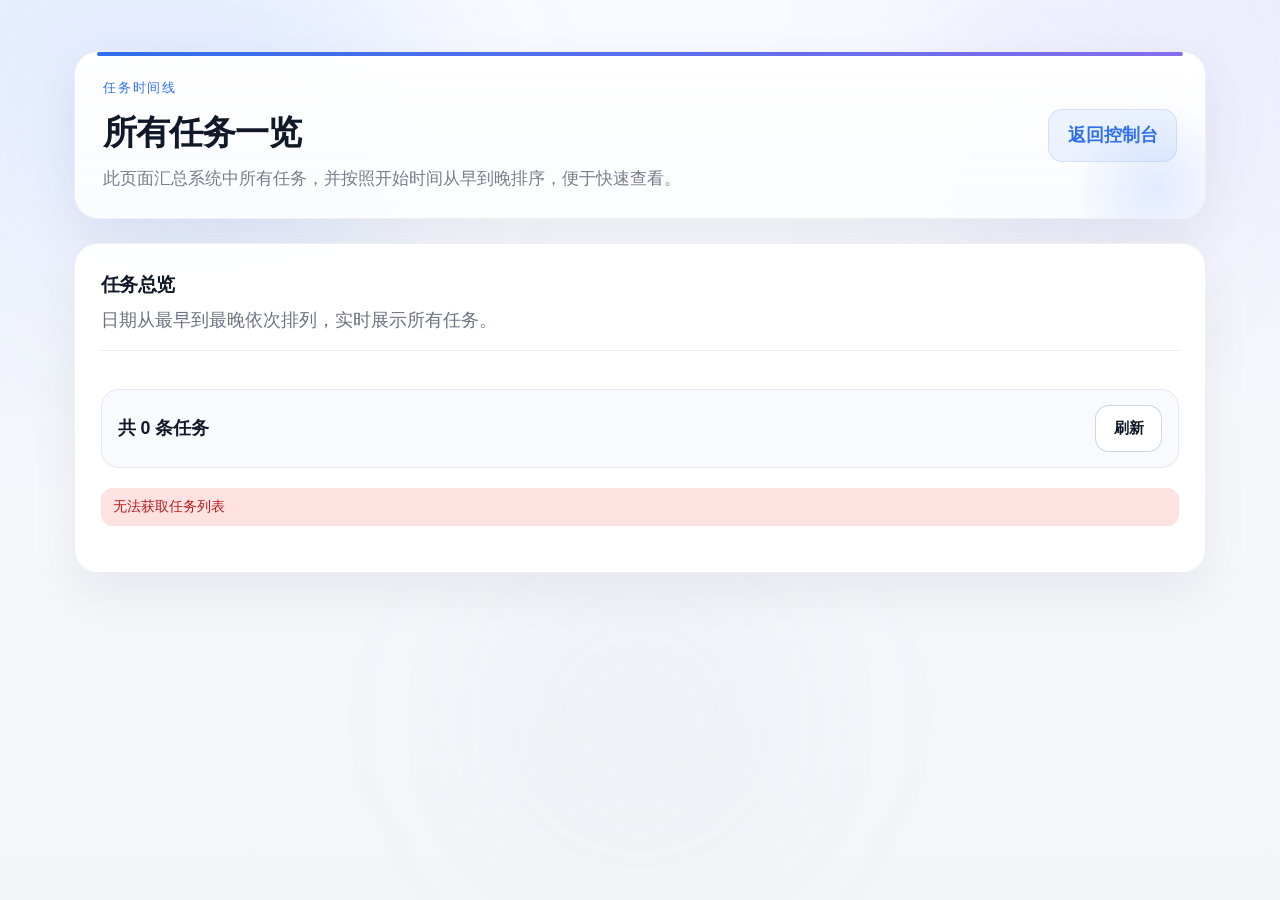
==== static/tasks.html @ aa21383b "V1.0 V1.0" ====
<!DOCTYPE html>
<html lang="zh">
<head>
    <meta charset="UTF-8" />
    <meta name="viewport" content="width=device-width,initial-scale=1" />
    <title>任务时间线 - 任务提醒控制台</title>
    <link rel="stylesheet" href="/static/styles.css" />
</head>
<body class="timeline-page">
    <div class="background-accent"></div>
    <div class="app-shell timeline-shell">
        <header class="page-hero timeline-hero">
            <div class="hero-body">
                <p class="eyebrow">任务时间线</p>
                <h1>所有任务一览</h1>
                <p class="hero-subtitle">此页面汇总系统中所有任务，并按照开始时间从早到晚排序，便于快速查看。</p>
            </div>
            <div class="hero-actions">
                <a class="button-link" href="/">返回控制台</a>
            </div>
        </header>

        <main class="timeline-main">
            <section class="panel timeline-panel">
                <div class="section-head">
                    <h2>任务总览</h2>
                    <p>日期从最早到最晚依次排列，实时展示所有任务。</p>
                </div>
                <div class="timeline-summary">
                    <div>共 <strong id="timeline-count">0</strong> 条任务</div>
                    <button type="button" class="secondary" id="refresh-timeline">刷新</button>
                </div>
                <div id="timeline-status" class="status-line hidden" role="status" aria-live="polite"></div>
                <div id="timeline-list" class="timeline-list" role="list"></div>
            </section>
        </main>
    </div>

    <script type="module" src="/static/tasks.js"></script>
</body>
</html>
---- static/styles.css ----
:root {
    font-family: "Inter", "HarmonyOS Sans SC", "PingFang SC", "Microsoft YaHei", "Noto Sans SC", "Source Han Sans SC", "Segoe UI", -apple-system, BlinkMacSystemFont, "Helvetica Neue", Arial, sans-serif;
    color: #0f172a;
    background-color: #f4f7fb;
    --blue-600: #2563eb;
    --blue-500: #3b82f6;
    --blue-100: #dbeafe;
    --violet-600: #7c3aed;
    --violet-100: #ede9fe;
    --slate-100: #f8fafc;
    --slate-300: #cbd5f5;
    --slate-500: #64748b;
    --slate-600: #475569;
    --slate-700: #334155;
    --surface-border: rgba(148,163,184,0.2);
    --surface-shadow: 0 15px 35px rgba(15,23,42,0.07);
}

* {
    box-sizing: border-box;
}

.sr-only {
    position: absolute;
    width: 1px;
    height: 1px;
    padding: 0;
    margin: -1px;
    overflow: hidden;
    clip: rect(0 0 0 0);
    white-space: nowrap;
    border: 0;
}

body {
    margin: 0;
    min-height: 100vh;
    padding: clamp(1.75rem, 4vw, 3.25rem) clamp(1rem, 4vw, 1.75rem) clamp(2.5rem, 5vw, 4rem);
    line-height: 1.6;
    font-size: clamp(15px, calc(0.95rem + 0.2vw), 18px);
    -webkit-font-smoothing: antialiased;
    background: radial-gradient(circle at top, rgba(59,130,246,0.2), transparent 45%),
                radial-gradient(circle at bottom, rgba(14,116,144,0.2), transparent 40%),
                #f4f7fb;
}

.background-accent {
    position: fixed;
    inset: 0;
    pointer-events: none;
    background: linear-gradient(135deg, rgba(59,130,246,0.2), rgba(14,165,233,0.08));
    opacity: 0.6;
    filter: blur(120px);
    z-index: 0;
}

.app-shell {
    position: relative;
    z-index: 1;
    max-width: 1100px;
    margin: 0 auto;
    display: flex;
    flex-direction: column;
    gap: 1.25rem;
    padding: 0 clamp(0.5rem, 2vw, 1.5rem);
}

.page-hero {
    background: linear-gradient(135deg, rgba(37,99,235,0.9), rgba(59,130,246,0.75));
    border-radius: 20px;
    padding: 2rem 2.5rem;
    color: #fff;
    display: flex;
    justify-content: space-between;
    align-items: flex-start;
    gap: 1.25rem;
    flex-wrap: wrap;
    box-shadow: 0 25px 50px rgba(37,99,235,0.25);
    position: relative;
    overflow: hidden;
    isolation: isolate;
}

.hero-body {
    max-width: 620px;
    display: flex;
    flex-direction: column;
    gap: 0.65rem;
}

.eyebrow {
    text-transform: uppercase;
    letter-spacing: 0.2em;
    font-size: 0.8rem;
    margin: 0 0 0.75rem;
    opacity: 0.85;
}

.page-hero h1 {
    margin: 0 0 0.5rem;
    font-size: clamp(1.8rem, 1.35rem + 1vw, 2.8rem);
    line-height: 1.25;
}

.hero-subtitle {
    margin: 0;
    max-width: 540px;
    opacity: 0.92;
    line-height: 1.6;
    font-size: clamp(0.95rem, 0.9rem + 0.2vw, 1.05rem);
}

.overview-grid {
    display: grid;
    grid-template-columns: repeat(auto-fit, minmax(180px, 1fr));
    gap: 1rem;
}

.overview-card {
    display: flex;
    flex-direction: column;
    gap: 0.45rem;
    padding: 1rem 1.1rem;
    border-radius: 18px;
    background: linear-gradient(180deg, rgba(255,255,255,0.98), rgba(248,250,255,0.95));
    border: 1px solid var(--surface-border);
    box-shadow: var(--surface-shadow);
}

.overview-label {
    font-size: 0.78rem;
    letter-spacing: 0.08em;
    text-transform: uppercase;
    color: var(--slate-500);
}

.overview-value {
    font-size: clamp(1.35rem, 1.1rem + 0.8vw, 2rem);
    line-height: 1.15;
    color: var(--slate-700);
}

.overview-value.is-muted {
    color: var(--slate-500);
}

.overview-meta {
    color: var(--slate-500);
    font-size: 0.88rem;
}

main {
    display: flex;
    flex-direction: column;
    gap: 1.25rem;
}

.panel {
    background: rgba(255,255,255,0.95);
    border-radius: 18px;
    padding: clamp(1.25rem, 2vw, 1.75rem);
    box-shadow: var(--surface-shadow);
    border: 1px solid var(--surface-border);
    backdrop-filter: blur(10px);
}

.section-head {
    margin-bottom: 1.25rem;
}

.section-head h2 {
    margin: 0;
    font-size: 1.3rem;
    color: var(--slate-700);
}

.section-head p {
    margin: 0.25rem 0 0;
    color: var(--slate-500);
}

.form-grid {
    display: grid;
    grid-template-columns: repeat(auto-fit, minmax(min(260px, 100%), 1fr));
    gap: clamp(1rem, 2vw, 1.5rem);
    margin-bottom: 1.25rem;
}

.form-grid > div {
    min-width: 0;
}

#task-panel form,
#settings-panel form {
    display: flex;
    flex-direction: column;
    gap: 1.25rem;
}

label {
    display: block;
    font-weight: 600;
    font-size: 0.9rem;
    margin-bottom: 0.35rem;
    color: var(--slate-700);
}

input,
textarea,
select {
    width: 100%;
    padding: 0.65rem 0.85rem;
    border-radius: 12px;
    border: 1px solid #d7def0;
    font-size: 1rem;
    min-height: 2.75rem;
    background: #fff;
    transition: border-color 0.2s, box-shadow 0.2s, transform 0.15s;
    caret-color: var(--blue-600);
}

input:focus,
textarea:focus,
select:focus {
    border-color: var(--blue-500);
    box-shadow: 0 0 0 3px rgba(59,130,246,0.15);
    outline: none;
}

input::placeholder,
textarea::placeholder {
    color: #94a3b8;
}

.input-hint {
    display: block;
    margin-top: 0.35rem;
    font-size: 0.78rem;
    color: var(--slate-500);
}

textarea {
    min-height: 100px;
    resize: vertical;
}

.controls-row {
    display: flex;
    flex-wrap: wrap;
    gap: 0.75rem;
    align-items: center;
    width: 100%;
}

.hidden {
    display: none !important;
}

.schedule-grid {
    display: grid;
    grid-template-columns: repeat(auto-fit, minmax(300px, 1fr));
    gap: clamp(1rem, 2.5vw, 1.75rem);
    margin-bottom: 1rem;
}

.option-card {
    border: 1px solid rgba(148,163,184,0.35);
    border-radius: 18px;
    padding: 1.1rem 1.25rem;
    background: linear-gradient(135deg, rgba(248,250,255,0.95), rgba(241,245,255,0.92));
    box-shadow: 0 12px 28px rgba(15,23,42,0.08);
    display: flex;
    flex-direction: column;
    gap: 0.6rem;
}

.toggle-option {
    display: flex;
    align-items: center;
    gap: 0.75rem;
    cursor: pointer;
}

.toggle-option input {
    width: 1.25rem;
    height: 1.25rem;
    accent-color: var(--blue-600);
}

.toggle-copy {
    display: flex;
    flex-direction: column;
    gap: 0.2rem;
}

.toggle-title {
    font-weight: 600;
    color: var(--slate-700);
}

.toggle-note {
    font-size: 0.85rem;
    color: var(--slate-500);
}

.time-card {
    border: 1px solid rgba(148,163,184,0.35);
    border-radius: 20px;
    padding: 1.25rem;
    background: linear-gradient(135deg, rgba(255,255,255,0.95), rgba(241,245,255,0.92));
    box-shadow: 0 18px 35px rgba(15,23,42,0.08);
    display: flex;
    flex-direction: column;
    gap: 0.9rem;
}

.field-head {
    display: flex;
    flex-direction: column;
    gap: 0.25rem;
}

.field-head label {
    margin: 0;
    font-size: 1rem;
}

.field-subtitle {
    font-size: 0.85rem;
    color: var(--slate-500);
}

.chip-row {
    display: flex;
    flex-wrap: wrap;
    gap: 0.6rem;
}

.chip-option {
    position: relative;
    flex: 1 1 200px;
    min-width: 150px;
    cursor: pointer;
    display: flex;
    align-items: stretch;
}


.chip-option input {
    position: absolute;
    inset: 0;
    opacity: 0;
    pointer-events: none;
}

.chip-body {
    width: 100%;
    position: relative;
    display: grid;
    grid-template-columns: auto 1fr;
    column-gap: 0.65rem;
    row-gap: 0.15rem;
    padding: 0.75rem 1.25rem;
    border-radius: 18px;
    font-size: 0.9rem;
    font-weight: 600;
    color: var(--slate-600);
    background: #f8fafc;
    box-shadow: inset 0 0 0 1px rgba(148,163,184,0.35);
    transition: background 0.2s ease, color 0.2s ease, box-shadow 0.2s ease, transform 0.2s ease;
}

.chip-title {
    grid-column: 2;
    font-size: 0.95rem;
    font-weight: 600;
    color: var(--slate-700);
    line-height: 1.3;
}

.chip-note {
    grid-column: 2;
    font-size: 0.78rem;
    color: var(--slate-500);
    font-weight: 500;
    letter-spacing: 0.02em;
}


.chip-body::before {
    content: "";
    width: 0.9rem;
    height: 0.9rem;
    border-radius: 999px;
    border: 2px solid #94a3b8;
    grid-row: 1 / span 2;
    grid-column: 1;
    align-self: center;
    transition: border-color 0.2s ease, background 0.2s ease, box-shadow 0.2s ease;
}


.chip-option input:checked + .chip-body {
    background: linear-gradient(135deg, rgba(59,130,246,0.12), rgba(96,165,250,0.18));
    color: var(--blue-600);
    box-shadow: inset 0 0 0 2px rgba(37,99,235,0.4), 0 10px 18px rgba(37,99,235,0.12);
    transform: translateY(-1px);
}

.chip-option input:checked + .chip-body .chip-title {
    color: var(--blue-600);
}

.chip-option input:checked + .chip-body .chip-note {
    color: rgba(37,99,235,0.85);
}


.chip-option input:checked + .chip-body::before {
    border-color: transparent;
    background: linear-gradient(135deg, var(--blue-600), var(--blue-500));
    box-shadow: 0 0 0 4px rgba(59,130,246,0.2);
}


.chip-option input:focus-visible + .chip-body,
.chip-option input:focus + .chip-body {
    box-shadow: inset 0 0 0 2px rgba(59,130,246,0.45);
}



.input-stack {
    display: flex;
    flex-direction: column;
    gap: 0.35rem;
}

.input-shell {
    width: 100%;
}

.format-hint {
    font-size: 0.78rem;
    letter-spacing: 0.08em;
    text-transform: uppercase;
    color: #94a3b8;
}

.end-field-stack {
    display: flex;
    flex-direction: column;
    gap: 0.75rem;
}

button {
    border: none;
    border-radius: 999px;
    padding: 0.65rem 1.4rem;
    font-size: 0.95rem;
    font-weight: 600;
    cursor: pointer;
    min-height: 2.75rem;
    transition: transform 0.15s ease, box-shadow 0.15s ease;
    display: inline-flex;
    align-items: center;
    justify-content: center;
    gap: 0.35rem;
}

button:focus-visible,
.button-link:focus-visible,
.inline-link:focus-visible {
    outline: 3px solid rgba(191,219,254,0.95);
    outline-offset: 3px;
}

button:active {
    transform: translateY(1px);
}

button:disabled {
    opacity: 0.6;
    cursor: not-allowed;
    box-shadow: none;
}

button.primary {
    background: linear-gradient(135deg, var(--blue-600), var(--blue-500));
    color: #fff;
    box-shadow: 0 10px 20px rgba(37,99,235,0.3);
}

button.secondary {
    background: #e2e8f0;
    color: var(--slate-700);
    box-shadow: inset 0 0 0 1px rgba(100,116,139,0.2);
}

button.ghost {
    background: transparent;
    color: var(--blue-600);
    border: 1px solid rgba(37,99,235,0.4);
}

button.danger {
    background: #ef4444;
    color: #fff;
}

button:hover {
    box-shadow: 0 12px 24px rgba(15,23,42,0.08);
}

.form-actions {
    justify-content: space-between;
    gap: 1rem;
    flex-wrap: wrap;
    align-items: center;
}

.table-wrapper {
    overflow-x: auto;
    margin-top: 0.75rem;
    scroll-snap-type: x proximity;
    border: 1px solid rgba(226,232,240,0.95);
    border-radius: 18px;
    background: linear-gradient(180deg, rgba(248,250,255,0.75), rgba(255,255,255,0.95));
    box-shadow: inset 0 1px 0 rgba(255,255,255,0.8);
}

.task-table {
    width: 100%;
    border-collapse: separate;
    border-spacing: 0;
}

.task-table th,
.task-table td {
    text-align: left;
    padding: 0.85rem 0.75rem;
    font-size: 0.95rem;
}

.task-table th {
    color: var(--slate-500);
    text-transform: uppercase;
    font-size: 0.78rem;
    letter-spacing: 0.12em;
    background: #f8faff;
    position: sticky;
    top: 0;
    z-index: 1;
}

.task-table tbody tr {
    background: #fff;
    border-bottom: 1px solid #eef2ff;
    transition: transform 0.2s ease, box-shadow 0.2s ease;
}

.task-table tbody tr:hover {
    background: #f8fbff;
    transform: translateY(-1px);
    box-shadow: 0 12px 24px rgba(15,23,42,0.06);
}

.badge {
    display: inline-flex;
    align-items: center;
    padding: 0.15rem 0.65rem;
    border-radius: 999px;
    font-size: 0.78rem;
    font-weight: 600;
    margin-right: 0.35rem;
}

.badge.success {
    background: #d1fae5;
    color: #047857;
}

.badge.pending {
    background: #fef3c7;
    color: #b45309;
}

.badge.muted {
    background: #e2e8f0;
    color: #475569;
}

.badge.info {
    background: var(--violet-100);
    color: var(--violet-600);
}

.badge.subtle {
    background: #eef2ff;
    color: var(--slate-600);
}

.actions {
    display: flex;
    gap: 0.5rem;
    flex-wrap: wrap;
}

.actions button {
    flex: 1 1 120px;
}

.status-line {
    font-size: 0.9rem;
    padding: 0.35rem 0.85rem;
    border-radius: 999px;
    background: var(--blue-100);
    color: var(--blue-600);
    min-height: 1.8rem;
    display: inline-flex;
    align-items: center;
    gap: 0.35rem;
    box-shadow: inset 0 0 0 1px rgba(37,99,235,0.08);
}

.status-line.error {
    background: #fee2e2;
    color: #b91c1c;
}

.description {
    color: var(--slate-500);
    font-size: 0.85rem;
    margin-top: 0.25rem;
    line-height: 1.5;
}

.task-cell > div {
    font-weight: 600;
    color: var(--slate-700);
}

.empty-row td {
    text-align: center;
    padding: 1.25rem;
    color: var(--slate-500);
}

@media (max-width: 960px) {
    body {
        padding: 1.5rem 1rem 2.5rem;
    }
    .page-hero {
        padding: 1.75rem;
    }
    .hero-body {
        max-width: 100%;
    }
}

@media (max-width: 720px) {
    body {
        padding: 1.25rem 0.85rem 2rem;
    }
    .app-shell {
        padding: 0;
        gap: 1rem;
    }
    .page-hero {
        padding: 1.5rem;
        flex-direction: column;
    }
    .form-grid {
        grid-template-columns: 1fr;
    }
    .hero-actions {
        width: 100%;
        margin-left: 0;
    }
    .hero-actions .button-link {
        width: 100%;
    }
    .controls-row {
        flex-direction: column;
        align-items: stretch;
        gap: 0.5rem;
    }
    .form-actions {
        flex-direction: column;
        align-items: stretch;
    }
    .form-actions button,
    .form-actions .status-line {
        width: 100%;
        justify-content: center;
    }
    .status-line {
        width: 100%;
        justify-content: center;
    }
}

@media (max-width: 640px) {
    .table-wrapper {
        overflow: visible;
        scroll-snap-type: none;
    }
    .task-table,
    .task-table thead,
    .task-table tbody,
    .task-table th,
    .task-table td,
    .task-table tr {
        display: block;
        width: 100%;
    }
    .task-table thead {
        position: absolute;
        width: 1px;
        height: 1px;
        padding: 0;
        margin: -1px;
        border: 0;
        clip: rect(0 0 0 0);
        overflow: hidden;
    }
    .task-table tbody tr {
        border: 1px solid rgba(148,163,184,0.35);
        border-radius: 18px;
        padding: 1rem 1rem 0.75rem;
        margin-bottom: 1rem;
    }
    .task-table tbody tr td {
        padding: 0.4rem 0;
        display: flex;
        flex-direction: column;
        gap: 0.2rem;
    }
    .task-table tbody tr td[data-label]::before {
        content: attr(data-label);
        font-size: 0.8rem;
        color: var(--slate-500);
        letter-spacing: 0.04em;
    }
    .task-table tbody tr td.task-cell > div {
        font-size: 1rem;
    }
    .task-table tbody tr td.actions {
        flex-direction: column;
    }
    .task-table tbody tr td.actions button {
        width: 100%;
        flex: 1 1 auto;
    }

    #task-panel .form-grid > div,
    #settings-panel .form-grid > div {
        background: rgba(248,250,255,0.9);
        border-radius: 16px;
        padding: 0.9rem 1rem;
        box-shadow: 0 10px 25px rgba(15,23,42,0.06);
    }
    #task-panel .controls-row,
    #settings-panel .controls-row {
        gap: 0.75rem;
    }
}

@media (max-width: 480px) {
    .page-hero h1 {
        font-size: 1.75rem;
    }
    .page-hero {
        padding: 1.25rem;
    }
    .panel {
        padding: 1.1rem;
    }
    .overview-grid {
        grid-template-columns: 1fr;
    }
}

@media (prefers-reduced-motion: reduce) {
    *,
    *::before,
    *::after {
        animation: none !important;
        transition: none !important;
    }
}

.hero-actions {
    display: flex;
    align-items: center;
    gap: 0.75rem;
    margin-left: auto;
}

.button-link {
    display: inline-flex;
    align-items: center;
    justify-content: center;
    padding: 0.65rem 1.25rem;
    border-radius: 999px;
    border: 1px solid rgba(255,255,255,0.7);
    color: #fff;
    text-decoration: none;
    font-weight: 600;
    background-color: rgba(255,255,255,0.15);
    transition: transform 0.2s, background-color 0.2s;
}

.button-link:hover {
    transform: translateY(-1px);
    background-color: rgba(255,255,255,0.25);
}

.inline-link {
    color: var(--blue-600);
    text-decoration: none;
    font-weight: 600;
}

.inline-link:hover {
    text-decoration: underline;
}

.timeline-shell .page-hero {
    display: flex;
    justify-content: space-between;
    gap: 1.5rem;
    flex-wrap: wrap;
}

.timeline-panel {
    display: flex;
    flex-direction: column;
    gap: 1.25rem;
}

.timeline-summary {
    display: flex;
    align-items: center;
    justify-content: space-between;
    flex-wrap: wrap;
    gap: 0.75rem;
    font-weight: 600;
    color: var(--slate-700);
    padding: 0.9rem 1rem;
    border-radius: 16px;
    background: rgba(248,250,252,0.85);
    border: 1px solid var(--surface-border);
}

.timeline-list {
    display: flex;
    flex-direction: column;
    gap: 1rem;
}

.timeline-item {
    border: 1px solid rgba(148,163,184,0.2);
    border-radius: 16px;
    padding: 1.25rem;
    background: linear-gradient(180deg, rgba(248,250,252,0.95), rgba(255,255,255,0.95));
    box-shadow: 0 10px 25px rgba(15,23,42,0.08);
    transition: transform 0.18s ease, box-shadow 0.18s ease, border-color 0.18s ease;
}

.timeline-item:hover {
    transform: translateY(-2px);
    border-color: rgba(96,165,250,0.35);
    box-shadow: 0 14px 28px rgba(15,23,42,0.1);
}

.timeline-item-head {
    display: flex;
    justify-content: space-between;
    gap: 1rem;
    flex-wrap: wrap;
}

.timeline-date {
    margin: 0;
    font-size: 0.85rem;
    text-transform: uppercase;
    letter-spacing: 0.08em;
    color: var(--slate-500);
}

.timeline-title {
    margin: 0.35rem 0 0;
    font-size: 1.25rem;
    color: var(--slate-700);
}

.timeline-description {
    margin: 0.75rem 0 0;
    color: var(--slate-500);
}

.timeline-pill {
    align-self: flex-start;
    border-radius: 999px;
    padding: 0.35rem 0.9rem;
    background: var(--blue-100);
    color: var(--blue-600);
    font-weight: 600;
}

.timeline-meta {
    display: grid;
    grid-template-columns: repeat(auto-fit, minmax(160px, 1fr));
    gap: 1rem;
    margin: 1rem 0;
}

.timeline-meta dt {
    margin: 0;
    font-size: 0.8rem;
    text-transform: uppercase;
    letter-spacing: 0.08em;
    color: var(--slate-500);
}

.timeline-meta dd {
    margin: 0.35rem 0 0;
    font-weight: 600;
    color: var(--slate-700);
}

.timeline-badges {
    display: flex;
    gap: 0.5rem;
    flex-wrap: wrap;
}

.timeline-empty {
    width: 100%;
    padding: 1.5rem;
    text-align: center;
    border: 2px dashed rgba(148,163,184,0.4);
    border-radius: 16px;
    color: var(--slate-500);
    background: rgba(248,250,252,0.6);
}

@media (max-width: 600px) {
    .timeline-item {
        padding: 1rem;
    }

    .timeline-meta {
        grid-template-columns: 1fr;
    }
}

/* Refined minimalist theme overrides */

:root {
    background-color: #f5f7fb;
    --blue-600: #2f6fed;
    --blue-500: #5b8cff;
    --blue-100: #edf4ff;
    --violet-600: #6f54eb;
    --violet-100: #f1ecff;
    --slate-50: #fcfdff;
    --slate-100: #f7f9fc;
    --slate-200: #edf2f7;
    --slate-300: #d9e2ec;
    --slate-500: #6b7280;
    --slate-600: #4b5563;
    --slate-700: #111827;
    --surface-strong: rgba(255,255,255,0.96);
    --surface-muted: #f8fafd;
    --surface-border: rgba(148,163,184,0.16);
    --shadow-soft: 0 20px 50px rgba(15,23,42,0.06);
    --shadow-card: 0 12px 28px rgba(15,23,42,0.05);
}

body {
    color: var(--slate-700);
    background:
        radial-gradient(circle at top left, rgba(91,140,255,0.10), transparent 32%),
        radial-gradient(circle at top right, rgba(111,84,235,0.08), transparent 26%),
        linear-gradient(180deg, #f8faff 0%, #f5f7fb 46%, #f3f5f8 100%);
}

.background-accent {
    background:
        radial-gradient(circle at 18% 12%, rgba(91,140,255,0.18), transparent 18%),
        radial-gradient(circle at 82% 14%, rgba(111,84,235,0.12), transparent 14%),
        radial-gradient(circle at 50% 80%, rgba(148,163,184,0.10), transparent 20%);
    opacity: 1;
    filter: blur(90px);
}

.app-shell {
    max-width: 1180px;
    gap: 1.5rem;
}

.dashboard-main {
    display: grid;
    grid-template-columns: minmax(0, 1.55fr) minmax(300px, 0.95fr);
    gap: 1.25rem;
    align-items: start;
}

.timeline-main {
    display: flex;
    flex-direction: column;
    gap: 1.25rem;
}

#task-panel {
    grid-column: 1;
}

#settings-panel {
    grid-column: 2;
}

#list-panel {
    grid-column: 1 / -1;
}

.page-hero {
    color: var(--slate-700);
    background: linear-gradient(180deg, rgba(255,255,255,0.96), rgba(252,253,255,0.92));
    border: 1px solid var(--surface-border);
    border-radius: 24px;
    padding: 1.6rem 1.75rem;
    box-shadow: var(--shadow-soft);
    backdrop-filter: blur(14px);
}

.page-hero::before {
    content: "";
    position: absolute;
    left: 1.35rem;
    right: 1.35rem;
    top: 0;
    height: 4px;
    border-radius: 999px;
    background: linear-gradient(90deg, var(--blue-600), rgba(111,84,235,0.85));
}

.page-hero::after {
    content: "";
    position: absolute;
    inset: auto -40px -60px auto;
    width: 180px;
    height: 180px;
    border-radius: 999px;
    background: radial-gradient(circle, rgba(91,140,255,0.16), transparent 68%);
    pointer-events: none;
}

.hero-body {
    max-width: 720px;
    gap: 0.45rem;
}

.eyebrow {
    margin-bottom: 0.35rem;
    letter-spacing: 0.14em;
    color: var(--blue-600);
    opacity: 1;
}

.page-hero h1 {
    margin-bottom: 0.3rem;
    color: var(--slate-700);
    letter-spacing: -0.03em;
}

.hero-subtitle {
    color: var(--slate-500);
    max-width: 640px;
}

.hero-actions {
    align-self: center;
    margin-left: auto;
}

.button-link {
    padding: 0.72rem 1.15rem;
    border-radius: 14px;
    border: 1px solid rgba(47,111,237,0.12);
    color: var(--blue-600);
    background: rgba(47,111,237,0.08);
    box-shadow: none;
}

.button-link:hover {
    background: rgba(47,111,237,0.12);
    box-shadow: var(--shadow-card);
}

.inline-link {
    color: var(--blue-600);
    text-underline-offset: 0.18em;
}

.overview-grid {
    gap: 1rem;
}

.overview-card {
    gap: 0.4rem;
    padding: 1.15rem 1.2rem;
    border-radius: 22px;
    background: linear-gradient(180deg, rgba(255,255,255,0.94), rgba(250,252,255,0.9));
    border: 1px solid var(--surface-border);
    box-shadow: var(--shadow-card);
    transition: transform 0.18s ease, box-shadow 0.18s ease, border-color 0.18s ease;
}

.overview-card:hover {
    transform: translateY(-2px);
    border-color: rgba(91,140,255,0.18);
    box-shadow: 0 16px 34px rgba(15,23,42,0.06);
}

.overview-label {
    letter-spacing: 0.12em;
}

.overview-value {
    font-weight: 700;
    letter-spacing: -0.03em;
}

.overview-card:last-child .overview-value {
    font-size: clamp(1.2rem, 1.02rem + 0.35vw, 1.45rem);
}

.panel {
    background: var(--surface-strong);
    border: 1px solid var(--surface-border);
    border-radius: 24px;
    padding: clamp(1.25rem, 2vw, 1.7rem);
    box-shadow: var(--shadow-soft);
}

.section-head {
    margin-bottom: 1.1rem;
    padding-bottom: 0.95rem;
    border-bottom: 1px solid rgba(226,232,240,0.9);
}

.section-head h2 {
    font-size: 1.18rem;
    letter-spacing: -0.02em;
}

.section-head p {
    margin-top: 0.35rem;
    max-width: 46rem;
    line-height: 1.65;
}

#task-panel .form-grid > div,
#settings-panel .form-grid > div {
    min-width: 0;
    padding: 1rem;
    border-radius: 18px;
    border: 1px solid rgba(226,232,240,0.92);
    background: var(--surface-muted);
}

input,
textarea,
select {
    border-radius: 14px;
    border-color: #d7dfea;
    background: #fcfdff;
    box-shadow: inset 0 1px 0 rgba(255,255,255,0.8);
}

input:focus,
textarea:focus,
select:focus {
    border-color: rgba(47,111,237,0.65);
    box-shadow: 0 0 0 4px rgba(47,111,237,0.10);
}

.input-hint,
.field-subtitle,
.toggle-note,
.description {
    color: var(--slate-500);
}

.format-hint {
    color: var(--slate-500);
    text-transform: none;
    letter-spacing: 0.02em;
}

.time-card,
.option-card {
    border-radius: 22px;
    border: 1px solid var(--surface-border);
    background: var(--surface-strong);
    box-shadow: var(--shadow-card);
}

.toggle-option {
    padding: 0.7rem 0.8rem;
    border: 1px solid rgba(226,232,240,0.95);
    border-radius: 16px;
    background: var(--surface-muted);
}

.chip-body {
    border-radius: 16px;
    background: var(--surface-muted);
    color: var(--slate-600);
    box-shadow: none;
    border: 1px solid rgba(226,232,240,0.95);
}

.chip-body::before {
    border-color: #b7c2d1;
}

.chip-option input:checked + .chip-body {
    color: var(--blue-600);
    background: rgba(47,111,237,0.08);
    border-color: rgba(47,111,237,0.2);
    box-shadow: 0 10px 22px rgba(47,111,237,0.08);
}

.chip-option input:checked + .chip-body .chip-title {
    color: var(--blue-600);
}

.chip-option input:checked + .chip-body .chip-note {
    color: rgba(47,111,237,0.82);
}

.chip-option input:checked + .chip-body::before {
    box-shadow: 0 0 0 4px rgba(47,111,237,0.12);
}

button {
    min-height: 2.9rem;
    padding: 0.72rem 1.1rem;
    border-radius: 14px;
}

button.primary {
    background: linear-gradient(180deg, var(--blue-600), #265ede);
    box-shadow: 0 14px 26px rgba(47,111,237,0.22);
}

button.secondary {
    background: #fff;
    color: var(--slate-700);
    border: 1px solid rgba(203,213,225,0.95);
    box-shadow: none;
}

button.ghost {
    background: transparent;
    color: var(--slate-600);
    border: 1px solid rgba(203,213,225,0.95);
}

button.danger {
    background: #fff1f2;
    color: #be123c;
    border: 1px solid rgba(244,114,182,0.18);
}

button:hover {
    transform: translateY(-1px);
}

button.secondary:hover,
button.ghost:hover,
button.danger:hover {
    box-shadow: var(--shadow-card);
}

.status-line {
    min-height: 2rem;
    padding: 0.48rem 0.8rem;
    border-radius: 12px;
    background: rgba(47,111,237,0.08);
    box-shadow: none;
}

.table-wrapper {
    border-radius: 22px;
    border: 1px solid rgba(226,232,240,0.95);
    background: linear-gradient(180deg, rgba(249,251,255,0.86), rgba(255,255,255,0.96));
    box-shadow: inset 0 1px 0 rgba(255,255,255,0.85);
}

.task-table th,
.task-table td {
    padding: 0.95rem 0.9rem;
}

.task-table th {
    background: rgba(248,250,252,0.95);
    border-bottom: 1px solid rgba(226,232,240,0.95);
}

.task-table td {
    border-bottom: 1px solid rgba(241,245,249,0.95);
}

.task-table tbody tr {
    background: transparent;
}

.task-table tbody tr:hover {
    background: rgba(248,250,255,0.78);
    transform: none;
    box-shadow: none;
}

.badge {
    margin-right: 0.45rem;
    padding: 0.24rem 0.68rem;
}

.actions {
    justify-content: flex-start;
}

.actions button {
    flex: 0 1 auto;
    min-width: 88px;
}

.empty-row td,
.timeline-empty {
    color: var(--slate-500);
}

.timeline-summary {
    padding: 0.95rem 1rem;
    border-radius: 18px;
    background: var(--surface-muted);
    border: 1px solid rgba(226,232,240,0.95);
}

.timeline-item {
    position: relative;
    overflow: hidden;
    border-radius: 20px;
    border: 1px solid var(--surface-border);
    background: var(--surface-strong);
    box-shadow: var(--shadow-card);
}

.timeline-item::before {
    content: "";
    position: absolute;
    left: 0;
    top: 18px;
    bottom: 18px;
    width: 4px;
    border-radius: 999px;
    background: linear-gradient(180deg, var(--blue-600), rgba(111,84,235,0.88));
}

.timeline-item:hover {
    border-color: rgba(91,140,255,0.18);
    box-shadow: 0 16px 32px rgba(15,23,42,0.08);
}

.timeline-date {
    text-transform: none;
    letter-spacing: 0.04em;
}

.timeline-title {
    font-size: 1.16rem;
    letter-spacing: -0.02em;
}

.timeline-pill {
    background: rgba(47,111,237,0.08);
    color: var(--blue-600);
}

.timeline-empty {
    border-radius: 20px;
    border-color: rgba(203,213,225,0.9);
    background: var(--surface-muted);
}

@media (max-width: 980px) {
    .dashboard-main {
        grid-template-columns: 1fr;
    }

    #task-panel,
    #settings-panel,
    #list-panel {
        grid-column: auto;
    }

    .overview-grid {
        grid-template-columns: repeat(2, minmax(0, 1fr));
    }
}

@media (max-width: 720px) {
    .page-hero {
        padding: 1.4rem;
    }

    .hero-actions {
        width: 100%;
        margin-left: 0;
        align-self: stretch;
    }

    .hero-actions .button-link {
        width: 100%;
    }

    .overview-grid {
        grid-template-columns: 1fr;
    }

    #task-panel .form-grid > div,
    #settings-panel .form-grid > div {
        padding: 0.95rem;
    }
}

@media (max-width: 640px) {
    .task-table tbody tr {
        background: #fff;
        box-shadow: var(--shadow-card);
        border-color: rgba(226,232,240,0.95);
    }

    .table-wrapper {
        background: transparent;
        border: none;
        box-shadow: none;
    }

    .timeline-item::before {
        top: 16px;
        bottom: 16px;
    }
}
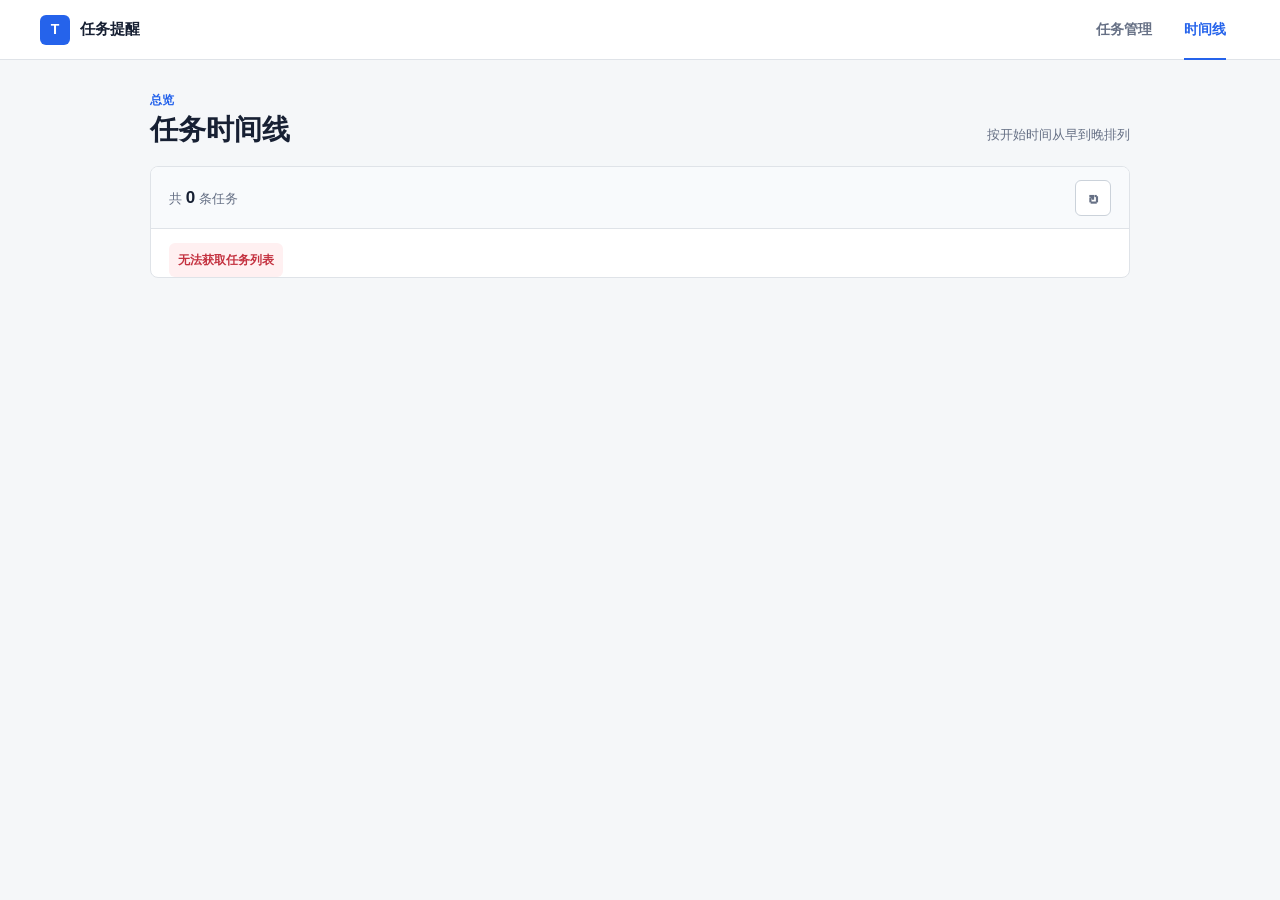
==== commit 26c6fa42: "V1.2 V1.2" ====
--- a/static/tasks.html
+++ b/static/tasks.html
@@ -1,34 +1,42 @@
 <!DOCTYPE html>
-<html lang="zh">
+<html lang="zh-CN">
 <head>
     <meta charset="UTF-8" />
     <meta name="viewport" content="width=device-width,initial-scale=1" />
-    <title>任务时间线 - 任务提醒控制台</title>
+    <meta name="theme-color" content="#f7f8fa" />
+    <title>任务时间线 - 任务提醒</title>
     <link rel="stylesheet" href="/static/styles.css" />
 </head>
 <body class="timeline-page">
-    <div class="background-accent"></div>
+    <header class="topbar">
+        <div class="topbar-inner">
+            <a class="brand" href="/" aria-label="任务提醒首页">
+                <span class="brand-mark" aria-hidden="true">T</span>
+                <span class="brand-name">任务提醒</span>
+            </a>
+            <nav class="main-nav" aria-label="主导航">
+                <a class="nav-link" href="/">任务管理</a>
+                <a class="nav-link active" href="/tasks" aria-current="page">时间线</a>
+            </nav>
+        </div>
+    </header>
+
     <div class="app-shell timeline-shell">
-        <header class="page-hero timeline-hero">
-            <div class="hero-body">
-                <p class="eyebrow">任务时间线</p>
-                <h1>所有任务一览</h1>
-                <p class="hero-subtitle">此页面汇总系统中所有任务，并按照开始时间从早到晚排序，便于快速查看。</p>
+        <header class="page-heading">
+            <div>
+                <p class="page-kicker">总览</p>
+                <h1>任务时间线</h1>
             </div>
-            <div class="hero-actions">
-                <a class="button-link" href="/">返回控制台</a>
-            </div>
+            <p class="page-context">按开始时间从早到晚排列</p>
         </header>
 
         <main class="timeline-main">
-            <section class="panel timeline-panel">
-                <div class="section-head">
-                    <h2>任务总览</h2>
-                    <p>日期从最早到最晚依次排列，实时展示所有任务。</p>
-                </div>
-                <div class="timeline-summary">
-                    <div>共 <strong id="timeline-count">0</strong> 条任务</div>
-                    <button type="button" class="secondary" id="refresh-timeline">刷新</button>
+            <section class="timeline-workspace">
+                <div class="timeline-toolbar">
+                    <div class="timeline-count">共 <strong id="timeline-count">0</strong> 条任务</div>
+                    <button type="button" class="icon-button" id="refresh-timeline" aria-label="刷新任务" title="刷新任务">
+                        <span aria-hidden="true">↻</span>
+                    </button>
                 </div>
                 <div id="timeline-status" class="status-line hidden" role="status" aria-live="polite"></div>
                 <div id="timeline-list" class="timeline-list" role="list"></div>
--- a/static/styles.css
+++ b/static/styles.css
@@ -1,23 +1,65 @@
 :root {
-    font-family: "Inter", "HarmonyOS Sans SC", "PingFang SC", "Microsoft YaHei", "Noto Sans SC", "Source Han Sans SC", "Segoe UI", -apple-system, BlinkMacSystemFont, "Helvetica Neue", Arial, sans-serif;
-    color: #0f172a;
-    background-color: #f4f7fb;
-    --blue-600: #2563eb;
-    --blue-500: #3b82f6;
-    --blue-100: #dbeafe;
-    --violet-600: #7c3aed;
-    --violet-100: #ede9fe;
-    --slate-100: #f8fafc;
-    --slate-300: #cbd5f5;
-    --slate-500: #64748b;
-    --slate-600: #475569;
-    --slate-700: #334155;
-    --surface-border: rgba(148,163,184,0.2);
-    --surface-shadow: 0 15px 35px rgba(15,23,42,0.07);
+    color-scheme: light;
+    font-family: Inter, "Segoe UI", "Microsoft YaHei", Arial, sans-serif;
+    background: #f5f7f9;
+    color: #172033;
+    --page: #f5f7f9;
+    --surface: #ffffff;
+    --surface-subtle: #f8fafc;
+    --text: #172033;
+    --text-muted: #667085;
+    --text-faint: #8a94a6;
+    --border: #dfe3e8;
+    --border-strong: #cbd2da;
+    --primary: #2563eb;
+    --primary-hover: #1d4ed8;
+    --primary-soft: #eef4ff;
+    --success: #16794b;
+    --success-soft: #eaf7f0;
+    --warning: #98620b;
+    --warning-soft: #fff6df;
+    --danger: #c43240;
+    --danger-soft: #fff0f1;
+    --info: #6d4bc3;
+    --info-soft: #f2edff;
+    --shadow-focus: 0 0 0 3px rgba(37, 99, 235, 0.14);
 }
 
 * {
     box-sizing: border-box;
+}
+
+html {
+    min-width: 320px;
+    background: var(--page);
+}
+
+body {
+    min-height: 100vh;
+    margin: 0;
+    color: var(--text);
+    background: var(--page);
+    font-size: 15px;
+    line-height: 1.5;
+}
+
+button,
+input,
+textarea,
+select {
+    font: inherit;
+    letter-spacing: 0;
+}
+
+button,
+a,
+input,
+textarea {
+    -webkit-tap-highlight-color: transparent;
+}
+
+a {
+    color: inherit;
 }
 
 .sr-only {
@@ -27,1433 +69,1208 @@
     padding: 0;
     margin: -1px;
     overflow: hidden;
-    clip: rect(0 0 0 0);
+    clip: rect(0, 0, 0, 0);
     white-space: nowrap;
     border: 0;
 }
-
-body {
-    margin: 0;
-    min-height: 100vh;
-    padding: clamp(1.75rem, 4vw, 3.25rem) clamp(1rem, 4vw, 1.75rem) clamp(2.5rem, 5vw, 4rem);
-    line-height: 1.6;
-    font-size: clamp(15px, calc(0.95rem + 0.2vw), 18px);
-    -webkit-font-smoothing: antialiased;
-    background: radial-gradient(circle at top, rgba(59,130,246,0.2), transparent 45%),
-                radial-gradient(circle at bottom, rgba(14,116,144,0.2), transparent 40%),
-                #f4f7fb;
-}
-
-.background-accent {
-    position: fixed;
-    inset: 0;
-    pointer-events: none;
-    background: linear-gradient(135deg, rgba(59,130,246,0.2), rgba(14,165,233,0.08));
-    opacity: 0.6;
-    filter: blur(120px);
-    z-index: 0;
-}
-
-.app-shell {
-    position: relative;
-    z-index: 1;
-    max-width: 1100px;
-    margin: 0 auto;
-    display: flex;
-    flex-direction: column;
-    gap: 1.25rem;
-    padding: 0 clamp(0.5rem, 2vw, 1.5rem);
-}
-
-.page-hero {
-    background: linear-gradient(135deg, rgba(37,99,235,0.9), rgba(59,130,246,0.75));
-    border-radius: 20px;
-    padding: 2rem 2.5rem;
-    color: #fff;
+
+.hidden {
+    display: none !important;
+}
+
+.topbar {
+    position: sticky;
+    top: 0;
+    z-index: 20;
+    height: 60px;
+    background: rgba(255, 255, 255, 0.96);
+    border-bottom: 1px solid var(--border);
+    backdrop-filter: blur(12px);
+}
+
+.topbar-inner {
+    width: min(1200px, calc(100% - 40px));
+    height: 100%;
+    margin: 0 auto;
     display: flex;
+    align-items: center;
     justify-content: space-between;
+    gap: 24px;
+}
+
+.brand {
+    display: inline-flex;
+    align-items: center;
+    gap: 10px;
+    min-width: 0;
+    color: var(--text);
+    text-decoration: none;
+    font-weight: 700;
+}
+
+.brand-mark {
+    display: grid;
+    width: 30px;
+    height: 30px;
+    place-items: center;
+    flex: 0 0 30px;
+    border-radius: 6px;
+    background: var(--primary);
+    color: #ffffff;
+    font-size: 14px;
+}
+
+.brand-name {
+    overflow: hidden;
+    text-overflow: ellipsis;
+    white-space: nowrap;
+}
+
+.main-nav {
+    height: 100%;
+    display: flex;
+    align-items: stretch;
+    gap: 4px;
+}
+
+.nav-link {
+    position: relative;
+    display: inline-flex;
+    align-items: center;
+    padding: 0 14px;
+    color: var(--text-muted);
+    text-decoration: none;
+    font-size: 14px;
+    font-weight: 600;
+}
+
+.nav-link:hover {
+    color: var(--text);
+}
+
+.nav-link.active {
+    color: var(--primary);
+}
+
+.nav-link.active::after {
+    content: "";
+    position: absolute;
+    right: 14px;
+    bottom: -1px;
+    left: 14px;
+    height: 2px;
+    background: var(--primary);
+}
+
+.app-shell {
+    width: min(1200px, calc(100% - 40px));
+    margin: 0 auto;
+    padding: 32px 0 48px;
+}
+
+.page-heading {
+    display: flex;
+    align-items: flex-end;
+    justify-content: space-between;
+    gap: 24px;
+    margin-bottom: 20px;
+}
+
+.page-kicker,
+.section-kicker {
+    margin: 0 0 4px;
+    color: var(--primary);
+    font-size: 12px;
+    font-weight: 700;
+    line-height: 1.4;
+}
+
+.page-heading h1 {
+    margin: 0;
+    font-size: 28px;
+    line-height: 1.2;
+    letter-spacing: 0;
+}
+
+.page-context {
+    margin: 0 0 2px;
+    color: var(--text-muted);
+    font-size: 13px;
+}
+
+.overview-grid {
+    display: grid;
+    grid-template-columns: repeat(3, minmax(130px, 0.8fr)) minmax(220px, 1.6fr);
+    margin-bottom: 20px;
+    overflow: hidden;
+    background: var(--surface);
+    border: 1px solid var(--border);
+    border-radius: 8px;
+}
+
+.overview-item {
+    min-width: 0;
+    min-height: 84px;
+    padding: 15px 18px;
+    display: grid;
+    align-content: center;
+    gap: 3px;
+    border-right: 1px solid var(--border);
+}
+
+.overview-item:last-child {
+    border-right: 0;
+}
+
+.overview-label {
+    color: var(--text-muted);
+    font-size: 12px;
+    font-weight: 600;
+}
+
+.overview-value {
+    font-size: 24px;
+    line-height: 1.2;
+    letter-spacing: 0;
+}
+
+.overview-state {
+    font-size: 16px;
+    color: var(--success);
+}
+
+.overview-state.is-muted {
+    color: var(--text-muted);
+}
+
+.overview-meta {
+    overflow: hidden;
+    color: var(--text-faint);
+    font-size: 12px;
+    text-overflow: ellipsis;
+    white-space: nowrap;
+}
+
+.dashboard-main {
+    display: grid;
+    grid-template-columns: minmax(0, 1.75fr) minmax(300px, 0.85fr);
+    overflow: hidden;
+    background: var(--surface);
+    border: 1px solid var(--border);
+    border-radius: 8px;
+}
+
+.workspace-section {
+    min-width: 0;
+    padding: 24px;
+}
+
+.task-editor {
+    border-right: 1px solid var(--border);
+}
+
+.settings-panel {
+    background: var(--surface-subtle);
+}
+
+.task-list-section {
+    grid-column: 1 / -1;
+    padding: 0;
+    border-top: 1px solid var(--border);
+}
+
+.section-head {
+    display: flex;
     align-items: flex-start;
-    gap: 1.25rem;
-    flex-wrap: wrap;
-    box-shadow: 0 25px 50px rgba(37,99,235,0.25);
+    justify-content: space-between;
+    gap: 20px;
+    margin-bottom: 22px;
+}
+
+.section-head.compact {
+    margin-bottom: 20px;
+}
+
+.section-head h2 {
+    margin: 0;
+    font-size: 19px;
+    line-height: 1.3;
+    letter-spacing: 0;
+}
+
+.section-note {
+    margin-top: 20px;
+    color: var(--text-faint);
+    font-size: 12px;
+    white-space: nowrap;
+}
+
+.list-head {
+    align-items: center;
+    margin: 0;
+    padding: 20px 24px;
+    border-bottom: 1px solid var(--border);
+}
+
+form {
+    min-width: 0;
+}
+
+.form-grid {
+    display: grid;
+    grid-template-columns: repeat(2, minmax(0, 1fr));
+    gap: 18px;
+}
+
+.field,
+.input-stack {
+    min-width: 0;
+}
+
+.field-wide {
+    grid-column: 1 / -1;
+}
+
+.field label,
+.schedule-fieldset > legend {
+    display: block;
+    margin-bottom: 7px;
+    color: var(--text);
+    font-size: 13px;
+    font-weight: 650;
+}
+
+.optional {
+    margin-left: 4px;
+    color: var(--text-faint);
+    font-size: 12px;
+    font-weight: 500;
+}
+
+input,
+textarea,
+select {
+    display: block;
+    width: 100%;
+    min-width: 0;
+    border: 1px solid var(--border-strong);
+    border-radius: 6px;
+    outline: none;
+    background: var(--surface);
+    color: var(--text);
+    transition: border-color 0.15s ease, box-shadow 0.15s ease;
+}
+
+input {
+    min-height: 42px;
+    padding: 9px 11px;
+}
+
+textarea {
+    min-height: 88px;
+    padding: 10px 11px;
+    resize: vertical;
+    line-height: 1.55;
+}
+
+input::placeholder,
+textarea::placeholder {
+    color: #9aa3b2;
+}
+
+input:hover,
+textarea:hover,
+select:hover {
+    border-color: #aeb7c3;
+}
+
+input:focus,
+textarea:focus,
+select:focus {
+    border-color: var(--primary);
+    box-shadow: var(--shadow-focus);
+}
+
+.form-divider {
+    height: 1px;
+    margin: 22px 0;
+    background: var(--border);
+}
+
+.schedule-grid {
+    display: grid;
+    grid-template-columns: repeat(2, minmax(0, 1fr));
+    gap: 14px;
+}
+
+.schedule-fieldset {
+    min-width: 0;
+    margin: 0;
+    padding: 15px;
+    border: 1px solid var(--border);
+    border-radius: 8px;
+    background: var(--surface-subtle);
+}
+
+.schedule-fieldset > legend {
+    display: flex;
+    align-items: baseline;
+    justify-content: space-between;
+    gap: 12px;
+    margin-bottom: 11px;
+    padding: 0;
+    width: 100%;
+}
+
+.schedule-fieldset > legend span {
+    color: var(--text-faint);
+    font-size: 12px;
+    font-weight: 500;
+}
+
+.segmented-control {
+    display: grid;
+    grid-template-columns: repeat(2, minmax(0, 1fr));
+    margin-bottom: 12px;
+    padding: 3px;
+    border: 1px solid var(--border);
+    border-radius: 7px;
+    background: #edf1f5;
+}
+
+.segment-option {
     position: relative;
-    overflow: hidden;
-    isolation: isolate;
-}
-
-.hero-body {
-    max-width: 620px;
-    display: flex;
-    flex-direction: column;
-    gap: 0.65rem;
-}
-
-.eyebrow {
-    text-transform: uppercase;
-    letter-spacing: 0.2em;
-    font-size: 0.8rem;
-    margin: 0 0 0.75rem;
-    opacity: 0.85;
-}
-
-.page-hero h1 {
-    margin: 0 0 0.5rem;
-    font-size: clamp(1.8rem, 1.35rem + 1vw, 2.8rem);
-    line-height: 1.25;
-}
-
-.hero-subtitle {
+    min-width: 0;
+    cursor: pointer;
+}
+
+.segment-option input {
+    position: absolute;
+    width: 1px;
+    height: 1px;
+    min-height: 0;
     margin: 0;
-    max-width: 540px;
-    opacity: 0.92;
-    line-height: 1.6;
-    font-size: clamp(0.95rem, 0.9rem + 0.2vw, 1.05rem);
-}
-
-.overview-grid {
-    display: grid;
-    grid-template-columns: repeat(auto-fit, minmax(180px, 1fr));
-    gap: 1rem;
-}
-
-.overview-card {
+    opacity: 0;
+}
+
+.segment-option span {
+    display: grid;
+    min-height: 32px;
+    place-items: center;
+    padding: 5px 8px;
+    border-radius: 5px;
+    color: var(--text-muted);
+    font-size: 13px;
+    font-weight: 600;
+    text-align: center;
+    transition: background-color 0.15s ease, color 0.15s ease, box-shadow 0.15s ease;
+}
+
+.segment-option input:checked + span {
+    background: var(--surface);
+    color: var(--primary);
+    box-shadow: 0 1px 3px rgba(23, 32, 51, 0.12);
+}
+
+.segment-option input:focus-visible + span {
+    box-shadow: var(--shadow-focus);
+}
+
+.input-stack input {
+    background: var(--surface);
+}
+
+.end-field-stack {
+    min-width: 0;
+}
+
+.toggle-row {
     display: flex;
-    flex-direction: column;
-    gap: 0.45rem;
-    padding: 1rem 1.1rem;
-    border-radius: 18px;
-    background: linear-gradient(180deg, rgba(255,255,255,0.98), rgba(248,250,255,0.95));
-    border: 1px solid var(--surface-border);
-    box-shadow: var(--surface-shadow);
-}
-
-.overview-label {
-    font-size: 0.78rem;
-    letter-spacing: 0.08em;
-    text-transform: uppercase;
-    color: var(--slate-500);
-}
-
-.overview-value {
-    font-size: clamp(1.35rem, 1.1rem + 0.8vw, 2rem);
-    line-height: 1.15;
-    color: var(--slate-700);
-}
-
-.overview-value.is-muted {
-    color: var(--slate-500);
-}
-
-.overview-meta {
-    color: var(--slate-500);
-    font-size: 0.88rem;
-}
-
-main {
-    display: flex;
-    flex-direction: column;
-    gap: 1.25rem;
-}
-
-.panel {
-    background: rgba(255,255,255,0.95);
-    border-radius: 18px;
-    padding: clamp(1.25rem, 2vw, 1.75rem);
-    box-shadow: var(--surface-shadow);
-    border: 1px solid var(--surface-border);
-    backdrop-filter: blur(10px);
-}
-
-.section-head {
-    margin-bottom: 1.25rem;
-}
-
-.section-head h2 {
-    margin: 0;
-    font-size: 1.3rem;
-    color: var(--slate-700);
-}
-
-.section-head p {
-    margin: 0.25rem 0 0;
-    color: var(--slate-500);
-}
-
-.form-grid {
-    display: grid;
-    grid-template-columns: repeat(auto-fit, minmax(min(260px, 100%), 1fr));
-    gap: clamp(1rem, 2vw, 1.5rem);
-    margin-bottom: 1.25rem;
-}
-
-.form-grid > div {
-    min-width: 0;
-}
-
-#task-panel form,
-#settings-panel form {
-    display: flex;
-    flex-direction: column;
-    gap: 1.25rem;
-}
-
-label {
-    display: block;
-    font-weight: 600;
-    font-size: 0.9rem;
-    margin-bottom: 0.35rem;
-    color: var(--slate-700);
-}
-
-input,
-textarea,
-select {
-    width: 100%;
-    padding: 0.65rem 0.85rem;
-    border-radius: 12px;
-    border: 1px solid #d7def0;
-    font-size: 1rem;
-    min-height: 2.75rem;
-    background: #fff;
-    transition: border-color 0.2s, box-shadow 0.2s, transform 0.15s;
-    caret-color: var(--blue-600);
-}
-
-input:focus,
-textarea:focus,
-select:focus {
-    border-color: var(--blue-500);
-    box-shadow: 0 0 0 3px rgba(59,130,246,0.15);
-    outline: none;
-}
-
-input::placeholder,
-textarea::placeholder {
-    color: #94a3b8;
+    align-items: center;
+    justify-content: space-between;
+    gap: 18px;
+    margin-top: 16px;
+    padding: 14px 15px;
+    border: 1px solid var(--border);
+    border-radius: 8px;
+    cursor: pointer;
+}
+
+.toggle-copy {
+    display: grid;
+    min-width: 0;
+    gap: 2px;
+}
+
+.toggle-title {
+    font-size: 13px;
+    font-weight: 650;
+}
+
+.toggle-note {
+    color: var(--text-muted);
+    font-size: 12px;
+}
+
+.toggle-row input {
+    position: absolute;
+    width: 1px;
+    height: 1px;
+    min-height: 0;
+    margin: 0;
+    opacity: 0;
+}
+
+.toggle-control {
+    position: relative;
+    width: 40px;
+    height: 22px;
+    flex: 0 0 40px;
+    border-radius: 11px;
+    background: #c8d0da;
+    transition: background-color 0.15s ease;
+}
+
+.toggle-control::after {
+    content: "";
+    position: absolute;
+    top: 3px;
+    left: 3px;
+    width: 16px;
+    height: 16px;
+    border-radius: 50%;
+    background: #ffffff;
+    box-shadow: 0 1px 3px rgba(23, 32, 51, 0.28);
+    transition: transform 0.15s ease;
+}
+
+.toggle-row input:checked + .toggle-control {
+    background: var(--primary);
+}
+
+.toggle-row input:checked + .toggle-control::after {
+    transform: translateX(18px);
+}
+
+.toggle-row:has(input:focus-visible) {
+    border-color: var(--primary);
+    box-shadow: var(--shadow-focus);
+}
+
+.form-actions,
+.settings-actions {
+    display: flex;
+    align-items: center;
+    gap: 10px;
+}
+
+.form-actions {
+    justify-content: space-between;
+    margin-top: 20px;
+}
+
+.button-group {
+    display: flex;
+    gap: 10px;
+}
+
+button {
+    min-height: 40px;
+    padding: 8px 14px;
+    border: 1px solid transparent;
+    border-radius: 6px;
+    cursor: pointer;
+    font-size: 13px;
+    font-weight: 650;
+    line-height: 1.2;
+    transition: background-color 0.15s ease, border-color 0.15s ease, color 0.15s ease;
+}
+
+button.primary {
+    background: var(--primary);
+    color: #ffffff;
+}
+
+button.primary:hover {
+    background: var(--primary-hover);
+}
+
+button.secondary {
+    border-color: var(--border-strong);
+    background: var(--surface);
+    color: var(--text);
+}
+
+button.secondary:hover {
+    border-color: #aeb7c3;
+    background: #f3f5f7;
+}
+
+button.ghost {
+    border-color: transparent;
+    background: transparent;
+    color: var(--primary);
+}
+
+button.danger {
+    border-color: #f3c7cc;
+    background: var(--danger-soft);
+    color: var(--danger);
+}
+
+button.danger:hover {
+    border-color: #e8aab1;
+    background: #ffe5e8;
+}
+
+button:focus-visible,
+a:focus-visible {
+    outline: 0;
+    box-shadow: var(--shadow-focus);
+}
+
+button:disabled {
+    cursor: wait;
+    opacity: 0.65;
+}
+
+.status-line {
+    display: inline-flex;
+    min-height: 34px;
+    align-items: center;
+    padding: 6px 9px;
+    border-radius: 6px;
+    background: var(--success-soft);
+    color: var(--success);
+    font-size: 12px;
+    font-weight: 600;
+}
+
+.status-line.error {
+    background: var(--danger-soft);
+    color: var(--danger);
+}
+
+.settings-panel form {
+    display: grid;
+    gap: 17px;
 }
 
 .input-hint {
     display: block;
-    margin-top: 0.35rem;
-    font-size: 0.78rem;
-    color: var(--slate-500);
-}
-
-textarea {
-    min-height: 100px;
-    resize: vertical;
-}
-
-.controls-row {
-    display: flex;
-    flex-wrap: wrap;
-    gap: 0.75rem;
-    align-items: center;
-    width: 100%;
-}
-
-.hidden {
-    display: none !important;
-}
-
-.schedule-grid {
-    display: grid;
-    grid-template-columns: repeat(auto-fit, minmax(300px, 1fr));
-    gap: clamp(1rem, 2.5vw, 1.75rem);
-    margin-bottom: 1rem;
-}
-
-.option-card {
-    border: 1px solid rgba(148,163,184,0.35);
-    border-radius: 18px;
-    padding: 1.1rem 1.25rem;
-    background: linear-gradient(135deg, rgba(248,250,255,0.95), rgba(241,245,255,0.92));
-    box-shadow: 0 12px 28px rgba(15,23,42,0.08);
+    margin-top: 6px;
+    color: var(--text-faint);
+    font-size: 12px;
+}
+
+.settings-pair {
+    display: grid;
+    grid-template-columns: minmax(0, 1fr) minmax(0, 1fr);
+    gap: 12px;
+}
+
+.input-with-suffix {
+    position: relative;
+}
+
+.input-with-suffix input {
+    padding-right: 48px;
+}
+
+.input-with-suffix span {
+    position: absolute;
+    top: 50%;
+    right: 11px;
+    color: var(--text-faint);
+    font-size: 12px;
+    transform: translateY(-50%);
+    pointer-events: none;
+}
+
+.settings-actions {
+    flex-wrap: wrap;
+}
+
+.text-link {
+    display: inline-flex;
+    align-items: center;
+    gap: 5px;
+    color: var(--primary);
+    text-decoration: none;
+    font-size: 13px;
+    font-weight: 650;
+}
+
+.text-link:hover {
+    text-decoration: underline;
+    text-underline-offset: 3px;
+}
+
+.table-wrapper {
+    width: 100%;
+    overflow-x: auto;
+}
+
+.task-table {
+    width: 100%;
+    min-width: 820px;
+    border-collapse: collapse;
+}
+
+.task-table th,
+.task-table td {
+    padding: 14px 16px;
+    border-bottom: 1px solid var(--border);
+    text-align: left;
+    vertical-align: middle;
+}
+
+.task-table th {
+    background: var(--surface-subtle);
+    color: var(--text-muted);
+    font-size: 11px;
+    font-weight: 700;
+    white-space: nowrap;
+}
+
+.task-table td {
+    color: var(--text-muted);
+    font-size: 13px;
+}
+
+.task-table tbody tr:last-child td {
+    border-bottom: 0;
+}
+
+.task-table tbody tr:hover:not(.empty-row) {
+    background: #fbfcfd;
+}
+
+.task-cell {
+    min-width: 220px;
+}
+
+.task-cell > div:first-child {
+    color: var(--text);
+    font-weight: 650;
+}
+
+.description {
+    max-width: 340px;
+    margin-top: 3px;
+    overflow: hidden;
+    color: var(--text-faint);
+    font-size: 12px;
+    text-overflow: ellipsis;
+    white-space: nowrap;
+}
+
+.badge {
+    display: inline-flex;
+    align-items: center;
+    min-height: 24px;
+    margin: 2px 5px 2px 0;
+    padding: 3px 7px;
+    border-radius: 5px;
+    font-size: 11px;
+    font-weight: 650;
+    line-height: 1.2;
+    white-space: nowrap;
+}
+
+.badge.success {
+    background: var(--success-soft);
+    color: var(--success);
+}
+
+.badge.pending {
+    background: var(--warning-soft);
+    color: var(--warning);
+}
+
+.badge.muted,
+.badge.subtle {
+    background: #edf0f3;
+    color: var(--text-muted);
+}
+
+.badge.info {
+    background: var(--info-soft);
+    color: var(--info);
+}
+
+.actions {
     display: flex;
-    flex-direction: column;
-    gap: 0.6rem;
-}
-
-.toggle-option {
+    justify-content: flex-end;
+    gap: 6px;
+    white-space: nowrap;
+}
+
+.actions button {
+    min-height: 32px;
+    padding: 6px 9px;
+    font-size: 12px;
+}
+
+.empty-row td {
+    height: 112px;
+    color: var(--text-faint);
+    text-align: center;
+}
+
+/* Timeline */
+
+.timeline-shell {
+    max-width: 980px;
+}
+
+.timeline-workspace {
+    overflow: hidden;
+    background: var(--surface);
+    border: 1px solid var(--border);
+    border-radius: 8px;
+}
+
+.timeline-toolbar {
+    min-height: 62px;
+    padding: 12px 18px;
     display: flex;
     align-items: center;
-    gap: 0.75rem;
-    cursor: pointer;
-}
-
-.toggle-option input {
-    width: 1.25rem;
-    height: 1.25rem;
-    accent-color: var(--blue-600);
-}
-
-.toggle-copy {
+    justify-content: space-between;
+    gap: 16px;
+    border-bottom: 1px solid var(--border);
+    background: var(--surface-subtle);
+}
+
+.timeline-count {
+    color: var(--text-muted);
+    font-size: 13px;
+}
+
+.timeline-count strong {
+    color: var(--text);
+    font-size: 17px;
+}
+
+.icon-button {
+    display: grid;
+    width: 36px;
+    height: 36px;
+    min-height: 36px;
+    place-items: center;
+    padding: 0;
+    border-color: var(--border-strong);
+    background: var(--surface);
+    color: var(--text-muted);
+    font-size: 21px;
+}
+
+.icon-button:hover {
+    border-color: #aeb7c3;
+    color: var(--primary);
+}
+
+.timeline-workspace > .status-line {
+    margin: 14px 18px 0;
+}
+
+.timeline-list {
+    display: grid;
+}
+
+.timeline-item {
+    position: relative;
+    padding: 22px 24px 22px 28px;
+    border-bottom: 1px solid var(--border);
+}
+
+.timeline-item:last-child {
+    border-bottom: 0;
+}
+
+.timeline-item::before {
+    content: "";
+    position: absolute;
+    top: 25px;
+    bottom: 25px;
+    left: 16px;
+    width: 3px;
+    border-radius: 2px;
+    background: var(--primary);
+}
+
+.timeline-item-head {
     display: flex;
-    flex-direction: column;
-    gap: 0.2rem;
-}
-
-.toggle-title {
+    align-items: flex-start;
+    justify-content: space-between;
+    gap: 20px;
+}
+
+.timeline-date {
+    margin: 0 0 3px;
+    color: var(--text-muted);
+    font-size: 12px;
     font-weight: 600;
-    color: var(--slate-700);
-}
-
-.toggle-note {
-    font-size: 0.85rem;
-    color: var(--slate-500);
-}
-
-.time-card {
-    border: 1px solid rgba(148,163,184,0.35);
-    border-radius: 20px;
-    padding: 1.25rem;
-    background: linear-gradient(135deg, rgba(255,255,255,0.95), rgba(241,245,255,0.92));
-    box-shadow: 0 18px 35px rgba(15,23,42,0.08);
-    display: flex;
-    flex-direction: column;
-    gap: 0.9rem;
-}
-
-.field-head {
-    display: flex;
-    flex-direction: column;
-    gap: 0.25rem;
-}
-
-.field-head label {
-    margin: 0;
-    font-size: 1rem;
-}
-
-.field-subtitle {
-    font-size: 0.85rem;
-    color: var(--slate-500);
-}
-
-.chip-row {
-    display: flex;
-    flex-wrap: wrap;
-    gap: 0.6rem;
-}
-
-.chip-option {
-    position: relative;
-    flex: 1 1 200px;
-    min-width: 150px;
-    cursor: pointer;
-    display: flex;
-    align-items: stretch;
-}
-
-
-.chip-option input {
-    position: absolute;
-    inset: 0;
-    opacity: 0;
-    pointer-events: none;
-}
-
-.chip-body {
-    width: 100%;
-    position: relative;
-    display: grid;
-    grid-template-columns: auto 1fr;
-    column-gap: 0.65rem;
-    row-gap: 0.15rem;
-    padding: 0.75rem 1.25rem;
-    border-radius: 18px;
-    font-size: 0.9rem;
-    font-weight: 600;
-    color: var(--slate-600);
-    background: #f8fafc;
-    box-shadow: inset 0 0 0 1px rgba(148,163,184,0.35);
-    transition: background 0.2s ease, color 0.2s ease, box-shadow 0.2s ease, transform 0.2s ease;
-}
-
-.chip-title {
-    grid-column: 2;
-    font-size: 0.95rem;
-    font-weight: 600;
-    color: var(--slate-700);
-    line-height: 1.3;
-}
-
-.chip-note {
-    grid-column: 2;
-    font-size: 0.78rem;
-    color: var(--slate-500);
-    font-weight: 500;
-    letter-spacing: 0.02em;
-}
-
-
-.chip-body::before {
-    content: "";
-    width: 0.9rem;
-    height: 0.9rem;
-    border-radius: 999px;
-    border: 2px solid #94a3b8;
-    grid-row: 1 / span 2;
-    grid-column: 1;
-    align-self: center;
-    transition: border-color 0.2s ease, background 0.2s ease, box-shadow 0.2s ease;
-}
-
-
-.chip-option input:checked + .chip-body {
-    background: linear-gradient(135deg, rgba(59,130,246,0.12), rgba(96,165,250,0.18));
-    color: var(--blue-600);
-    box-shadow: inset 0 0 0 2px rgba(37,99,235,0.4), 0 10px 18px rgba(37,99,235,0.12);
-    transform: translateY(-1px);
-}
-
-.chip-option input:checked + .chip-body .chip-title {
-    color: var(--blue-600);
-}
-
-.chip-option input:checked + .chip-body .chip-note {
-    color: rgba(37,99,235,0.85);
-}
-
-
-.chip-option input:checked + .chip-body::before {
-    border-color: transparent;
-    background: linear-gradient(135deg, var(--blue-600), var(--blue-500));
-    box-shadow: 0 0 0 4px rgba(59,130,246,0.2);
-}
-
-
-.chip-option input:focus-visible + .chip-body,
-.chip-option input:focus + .chip-body {
-    box-shadow: inset 0 0 0 2px rgba(59,130,246,0.45);
-}
-
-
-
-.input-stack {
-    display: flex;
-    flex-direction: column;
-    gap: 0.35rem;
-}
-
-.input-shell {
-    width: 100%;
-}
-
-.format-hint {
-    font-size: 0.78rem;
-    letter-spacing: 0.08em;
-    text-transform: uppercase;
-    color: #94a3b8;
-}
-
-.end-field-stack {
-    display: flex;
-    flex-direction: column;
-    gap: 0.75rem;
-}
-
-button {
-    border: none;
-    border-radius: 999px;
-    padding: 0.65rem 1.4rem;
-    font-size: 0.95rem;
-    font-weight: 600;
-    cursor: pointer;
-    min-height: 2.75rem;
-    transition: transform 0.15s ease, box-shadow 0.15s ease;
-    display: inline-flex;
-    align-items: center;
-    justify-content: center;
-    gap: 0.35rem;
-}
-
-button:focus-visible,
-.button-link:focus-visible,
-.inline-link:focus-visible {
-    outline: 3px solid rgba(191,219,254,0.95);
-    outline-offset: 3px;
-}
-
-button:active {
-    transform: translateY(1px);
-}
-
-button:disabled {
-    opacity: 0.6;
-    cursor: not-allowed;
-    box-shadow: none;
-}
-
-button.primary {
-    background: linear-gradient(135deg, var(--blue-600), var(--blue-500));
-    color: #fff;
-    box-shadow: 0 10px 20px rgba(37,99,235,0.3);
-}
-
-button.secondary {
-    background: #e2e8f0;
-    color: var(--slate-700);
-    box-shadow: inset 0 0 0 1px rgba(100,116,139,0.2);
-}
-
-button.ghost {
-    background: transparent;
-    color: var(--blue-600);
-    border: 1px solid rgba(37,99,235,0.4);
-}
-
-button.danger {
-    background: #ef4444;
-    color: #fff;
-}
-
-button:hover {
-    box-shadow: 0 12px 24px rgba(15,23,42,0.08);
-}
-
-.form-actions {
-    justify-content: space-between;
-    gap: 1rem;
-    flex-wrap: wrap;
-    align-items: center;
-}
-
-.table-wrapper {
-    overflow-x: auto;
-    margin-top: 0.75rem;
-    scroll-snap-type: x proximity;
-    border: 1px solid rgba(226,232,240,0.95);
-    border-radius: 18px;
-    background: linear-gradient(180deg, rgba(248,250,255,0.75), rgba(255,255,255,0.95));
-    box-shadow: inset 0 1px 0 rgba(255,255,255,0.8);
-}
-
-.task-table {
-    width: 100%;
-    border-collapse: separate;
-    border-spacing: 0;
-}
-
-.task-table th,
-.task-table td {
-    text-align: left;
-    padding: 0.85rem 0.75rem;
-    font-size: 0.95rem;
-}
-
-.task-table th {
-    color: var(--slate-500);
-    text-transform: uppercase;
-    font-size: 0.78rem;
-    letter-spacing: 0.12em;
-    background: #f8faff;
-    position: sticky;
-    top: 0;
-    z-index: 1;
-}
-
-.task-table tbody tr {
-    background: #fff;
-    border-bottom: 1px solid #eef2ff;
-    transition: transform 0.2s ease, box-shadow 0.2s ease;
-}
-
-.task-table tbody tr:hover {
-    background: #f8fbff;
-    transform: translateY(-1px);
-    box-shadow: 0 12px 24px rgba(15,23,42,0.06);
-}
-
-.badge {
-    display: inline-flex;
-    align-items: center;
-    padding: 0.15rem 0.65rem;
-    border-radius: 999px;
-    font-size: 0.78rem;
-    font-weight: 600;
-    margin-right: 0.35rem;
-}
-
-.badge.success {
-    background: #d1fae5;
-    color: #047857;
-}
-
-.badge.pending {
-    background: #fef3c7;
-    color: #b45309;
-}
-
-.badge.muted {
-    background: #e2e8f0;
-    color: #475569;
-}
-
-.badge.info {
-    background: var(--violet-100);
-    color: var(--violet-600);
-}
-
-.badge.subtle {
-    background: #eef2ff;
-    color: var(--slate-600);
-}
-
-.actions {
-    display: flex;
-    gap: 0.5rem;
-    flex-wrap: wrap;
-}
-
-.actions button {
-    flex: 1 1 120px;
-}
-
-.status-line {
-    font-size: 0.9rem;
-    padding: 0.35rem 0.85rem;
-    border-radius: 999px;
-    background: var(--blue-100);
-    color: var(--blue-600);
-    min-height: 1.8rem;
-    display: inline-flex;
-    align-items: center;
-    gap: 0.35rem;
-    box-shadow: inset 0 0 0 1px rgba(37,99,235,0.08);
-}
-
-.status-line.error {
-    background: #fee2e2;
-    color: #b91c1c;
-}
-
-.description {
-    color: var(--slate-500);
-    font-size: 0.85rem;
-    margin-top: 0.25rem;
-    line-height: 1.5;
-}
-
-.task-cell > div {
-    font-weight: 600;
-    color: var(--slate-700);
-}
-
-.empty-row td {
-    text-align: center;
-    padding: 1.25rem;
-    color: var(--slate-500);
-}
-
-@media (max-width: 960px) {
-    body {
-        padding: 1.5rem 1rem 2.5rem;
-    }
-    .page-hero {
-        padding: 1.75rem;
-    }
-    .hero-body {
-        max-width: 100%;
-    }
-}
-
-@media (max-width: 720px) {
-    body {
-        padding: 1.25rem 0.85rem 2rem;
-    }
+}
+
+.timeline-title {
+    margin: 0;
+    color: var(--text);
+    font-size: 17px;
+    line-height: 1.4;
+    letter-spacing: 0;
+    overflow-wrap: anywhere;
+}
+
+.timeline-description {
+    margin: 9px 0 0;
+    color: var(--text-muted);
+    font-size: 13px;
+    overflow-wrap: anywhere;
+}
+
+.timeline-pill {
+    flex: 0 0 auto;
+    padding: 4px 8px;
+    border-radius: 5px;
+    background: var(--info-soft);
+    color: var(--info);
+    font-size: 11px;
+    font-weight: 650;
+}
+
+.timeline-meta {
+    display: grid;
+    grid-template-columns: repeat(2, minmax(0, 1fr));
+    gap: 18px;
+    margin: 16px 0 13px;
+    padding: 12px 14px;
+    border-left: 2px solid var(--border-strong);
+    background: var(--surface-subtle);
+}
+
+.timeline-meta dt {
+    margin: 0;
+    color: var(--text-faint);
+    font-size: 11px;
+    font-weight: 600;
+}
+
+.timeline-meta dd {
+    margin: 3px 0 0;
+    color: var(--text);
+    font-size: 13px;
+    font-weight: 600;
+}
+
+.timeline-badges {
+    display: flex;
+    flex-wrap: wrap;
+    gap: 2px;
+}
+
+.timeline-empty {
+    padding: 72px 20px;
+    color: var(--text-faint);
+    text-align: center;
+    font-size: 13px;
+}
+
+@media (max-width: 960px) {
+    .overview-grid {
+        grid-template-columns: repeat(3, minmax(0, 1fr));
+    }
+
+    .overview-notification {
+        grid-column: 1 / -1;
+        border-top: 1px solid var(--border);
+        border-right: 0;
+    }
+
+    .dashboard-main {
+        grid-template-columns: 1fr;
+    }
+
+    .task-editor {
+        border-right: 0;
+    }
+
+    .settings-panel {
+        border-top: 1px solid var(--border);
+    }
+}
+
+@media (max-width: 680px) {
+    .topbar {
+        height: 56px;
+    }
+
+    .topbar-inner,
     .app-shell {
-        padding: 0;
-        gap: 1rem;
-    }
-    .page-hero {
-        padding: 1.5rem;
+        width: min(100% - 24px, 1200px);
+    }
+
+    .topbar-inner {
+        gap: 10px;
+    }
+
+    .brand {
+        gap: 8px;
+    }
+
+    .brand-mark {
+        width: 28px;
+        height: 28px;
+        flex-basis: 28px;
+    }
+
+    .brand-name {
+        font-size: 14px;
+    }
+
+    .main-nav {
+        gap: 0;
+    }
+
+    .nav-link {
+        padding: 0 10px;
+        font-size: 13px;
+    }
+
+    .nav-link.active::after {
+        right: 10px;
+        left: 10px;
+    }
+
+    .app-shell {
+        padding: 22px 0 36px;
+    }
+
+    .page-heading {
+        align-items: flex-start;
+        margin-bottom: 16px;
+    }
+
+    .page-heading h1 {
+        font-size: 24px;
+    }
+
+    .page-context {
+        margin-top: 20px;
+        text-align: right;
+    }
+
+    .overview-grid {
+        grid-template-columns: repeat(3, minmax(0, 1fr));
+        margin-bottom: 14px;
+    }
+
+    .overview-item {
+        min-height: 72px;
+        padding: 12px;
+    }
+
+    .overview-label {
+        font-size: 11px;
+    }
+
+    .overview-value {
+        font-size: 21px;
+    }
+
+    .overview-notification {
+        min-height: 68px;
+    }
+
+    .overview-state {
+        font-size: 15px;
+    }
+
+    .workspace-section {
+        padding: 19px 16px;
+    }
+
+    .section-note {
+        display: none;
+    }
+
+    .form-grid,
+    .schedule-grid {
+        grid-template-columns: 1fr;
+    }
+
+    .form-divider {
+        margin: 19px 0;
+    }
+
+    .form-actions {
+        align-items: stretch;
         flex-direction: column;
     }
-    .form-grid {
+
+    .button-group {
+        width: 100%;
+    }
+
+    .button-group button {
+        flex: 1;
+    }
+
+    .status-line {
+        width: 100%;
+        justify-content: center;
+    }
+
+    .list-head {
+        padding: 17px 16px;
+    }
+
+    .table-wrapper {
+        overflow: visible;
+    }
+
+    .task-table,
+    .task-table thead,
+    .task-table tbody,
+    .task-table tr,
+    .task-table td {
+        display: block;
+        width: 100%;
+        min-width: 0;
+    }
+
+    .task-table thead {
+        position: absolute;
+        width: 1px;
+        height: 1px;
+        overflow: hidden;
+        clip: rect(0, 0, 0, 0);
+    }
+
+    .task-table tbody tr {
+        padding: 15px 16px;
+        border-bottom: 1px solid var(--border);
+    }
+
+    .task-table tbody tr:last-child {
+        border-bottom: 0;
+    }
+
+    .task-table tbody td {
+        display: grid;
+        grid-template-columns: 94px minmax(0, 1fr);
+        gap: 10px;
+        padding: 6px 0;
+        border: 0;
+    }
+
+    .task-table tbody td::before {
+        content: attr(data-label);
+        color: var(--text-faint);
+        font-size: 11px;
+        font-weight: 600;
+    }
+
+    .task-table tbody td.task-cell {
+        display: block;
+        padding-bottom: 10px;
+    }
+
+    .task-table tbody td.task-cell::before {
+        display: none;
+    }
+
+    .description {
+        max-width: none;
+        white-space: normal;
+    }
+
+    .task-table tbody td.actions {
+        display: flex;
+        justify-content: flex-end;
+        padding-top: 12px;
+    }
+
+    .task-table tbody td.actions::before {
+        display: none;
+    }
+
+    .empty-row {
+        padding: 0 !important;
+    }
+
+    .empty-row td {
+        display: block !important;
+        height: auto;
+        padding: 48px 16px !important;
+    }
+
+    .empty-row td::before {
+        display: none;
+    }
+
+    .timeline-toolbar {
+        min-height: 58px;
+        padding: 10px 14px;
+    }
+
+    .timeline-item {
+        padding: 19px 17px 19px 23px;
+    }
+
+    .timeline-item::before {
+        top: 21px;
+        bottom: 21px;
+        left: 11px;
+    }
+
+    .timeline-item-head {
+        gap: 12px;
+    }
+
+    .timeline-meta {
         grid-template-columns: 1fr;
-    }
-    .hero-actions {
+        gap: 10px;
+        margin-top: 14px;
+    }
+}
+
+@media (max-width: 420px) {
+    .brand-name {
+        display: none;
+    }
+
+    .page-context {
+        display: none;
+    }
+
+    .overview-item {
+        padding: 10px;
+    }
+
+    .settings-pair {
+        grid-template-columns: 1fr;
+    }
+
+    .settings-actions,
+    .settings-actions button {
         width: 100%;
-        margin-left: 0;
-    }
-    .hero-actions .button-link {
-        width: 100%;
-    }
-    .controls-row {
-        flex-direction: column;
-        align-items: stretch;
-        gap: 0.5rem;
-    }
-    .form-actions {
-        flex-direction: column;
-        align-items: stretch;
-    }
-    .form-actions button,
-    .form-actions .status-line {
-        width: 100%;
-        justify-content: center;
-    }
-    .status-line {
-        width: 100%;
-        justify-content: center;
-    }
-}
-
-@media (max-width: 640px) {
-    .table-wrapper {
-        overflow: visible;
-        scroll-snap-type: none;
-    }
-    .task-table,
-    .task-table thead,
-    .task-table tbody,
-    .task-table th,
-    .task-table td,
-    .task-table tr {
-        display: block;
-        width: 100%;
-    }
-    .task-table thead {
-        position: absolute;
-        width: 1px;
-        height: 1px;
-        padding: 0;
-        margin: -1px;
-        border: 0;
-        clip: rect(0 0 0 0);
-        overflow: hidden;
-    }
-    .task-table tbody tr {
-        border: 1px solid rgba(148,163,184,0.35);
-        border-radius: 18px;
-        padding: 1rem 1rem 0.75rem;
-        margin-bottom: 1rem;
-    }
-    .task-table tbody tr td {
-        padding: 0.4rem 0;
-        display: flex;
-        flex-direction: column;
-        gap: 0.2rem;
-    }
-    .task-table tbody tr td[data-label]::before {
-        content: attr(data-label);
-        font-size: 0.8rem;
-        color: var(--slate-500);
-        letter-spacing: 0.04em;
-    }
-    .task-table tbody tr td.task-cell > div {
-        font-size: 1rem;
-    }
-    .task-table tbody tr td.actions {
-        flex-direction: column;
-    }
-    .task-table tbody tr td.actions button {
-        width: 100%;
-        flex: 1 1 auto;
-    }
-
-    #task-panel .form-grid > div,
-    #settings-panel .form-grid > div {
-        background: rgba(248,250,255,0.9);
-        border-radius: 16px;
-        padding: 0.9rem 1rem;
-        box-shadow: 0 10px 25px rgba(15,23,42,0.06);
-    }
-    #task-panel .controls-row,
-    #settings-panel .controls-row {
-        gap: 0.75rem;
-    }
-}
-
-@media (max-width: 480px) {
-    .page-hero h1 {
-        font-size: 1.75rem;
-    }
-    .page-hero {
-        padding: 1.25rem;
-    }
-    .panel {
-        padding: 1.1rem;
-    }
-    .overview-grid {
-        grid-template-columns: 1fr;
-    }
-}
-
+    }
+
+    .toggle-row {
+        align-items: flex-start;
+    }
+
+    .task-table tbody td {
+        grid-template-columns: 78px minmax(0, 1fr);
+    }
+}
+
 @media (prefers-reduced-motion: reduce) {
     *,
     *::before,
     *::after {
-        animation: none !important;
+        scroll-behavior: auto !important;
         transition: none !important;
     }
 }
-
-.hero-actions {
-    display: flex;
-    align-items: center;
-    gap: 0.75rem;
-    margin-left: auto;
-}
-
-.button-link {
-    display: inline-flex;
-    align-items: center;
-    justify-content: center;
-    padding: 0.65rem 1.25rem;
-    border-radius: 999px;
-    border: 1px solid rgba(255,255,255,0.7);
-    color: #fff;
-    text-decoration: none;
-    font-weight: 600;
-    background-color: rgba(255,255,255,0.15);
-    transition: transform 0.2s, background-color 0.2s;
-}
-
-.button-link:hover {
-    transform: translateY(-1px);
-    background-color: rgba(255,255,255,0.25);
-}
-
-.inline-link {
-    color: var(--blue-600);
-    text-decoration: none;
-    font-weight: 600;
-}
-
-.inline-link:hover {
-    text-decoration: underline;
-}
-
-.timeline-shell .page-hero {
-    display: flex;
-    justify-content: space-between;
-    gap: 1.5rem;
-    flex-wrap: wrap;
-}
-
-.timeline-panel {
-    display: flex;
-    flex-direction: column;
-    gap: 1.25rem;
-}
-
-.timeline-summary {
-    display: flex;
-    align-items: center;
-    justify-content: space-between;
-    flex-wrap: wrap;
-    gap: 0.75rem;
-    font-weight: 600;
-    color: var(--slate-700);
-    padding: 0.9rem 1rem;
-    border-radius: 16px;
-    background: rgba(248,250,252,0.85);
-    border: 1px solid var(--surface-border);
-}
-
-.timeline-list {
-    display: flex;
-    flex-direction: column;
-    gap: 1rem;
-}
-
-.timeline-item {
-    border: 1px solid rgba(148,163,184,0.2);
-    border-radius: 16px;
-    padding: 1.25rem;
-    background: linear-gradient(180deg, rgba(248,250,252,0.95), rgba(255,255,255,0.95));
-    box-shadow: 0 10px 25px rgba(15,23,42,0.08);
-    transition: transform 0.18s ease, box-shadow 0.18s ease, border-color 0.18s ease;
-}
-
-.timeline-item:hover {
-    transform: translateY(-2px);
-    border-color: rgba(96,165,250,0.35);
-    box-shadow: 0 14px 28px rgba(15,23,42,0.1);
-}
-
-.timeline-item-head {
-    display: flex;
-    justify-content: space-between;
-    gap: 1rem;
-    flex-wrap: wrap;
-}
-
-.timeline-date {
-    margin: 0;
-    font-size: 0.85rem;
-    text-transform: uppercase;
-    letter-spacing: 0.08em;
-    color: var(--slate-500);
-}
-
-.timeline-title {
-    margin: 0.35rem 0 0;
-    font-size: 1.25rem;
-    color: var(--slate-700);
-}
-
-.timeline-description {
-    margin: 0.75rem 0 0;
-    color: var(--slate-500);
-}
-
-.timeline-pill {
-    align-self: flex-start;
-    border-radius: 999px;
-    padding: 0.35rem 0.9rem;
-    background: var(--blue-100);
-    color: var(--blue-600);
-    font-weight: 600;
-}
-
-.timeline-meta {
-    display: grid;
-    grid-template-columns: repeat(auto-fit, minmax(160px, 1fr));
-    gap: 1rem;
-    margin: 1rem 0;
-}
-
-.timeline-meta dt {
-    margin: 0;
-    font-size: 0.8rem;
-    text-transform: uppercase;
-    letter-spacing: 0.08em;
-    color: var(--slate-500);
-}
-
-.timeline-meta dd {
-    margin: 0.35rem 0 0;
-    font-weight: 600;
-    color: var(--slate-700);
-}
-
-.timeline-badges {
-    display: flex;
-    gap: 0.5rem;
-    flex-wrap: wrap;
-}
-
-.timeline-empty {
-    width: 100%;
-    padding: 1.5rem;
-    text-align: center;
-    border: 2px dashed rgba(148,163,184,0.4);
-    border-radius: 16px;
-    color: var(--slate-500);
-    background: rgba(248,250,252,0.6);
-}
-
-@media (max-width: 600px) {
-    .timeline-item {
-        padding: 1rem;
-    }
-
-    .timeline-meta {
-        grid-template-columns: 1fr;
-    }
-}
-
-/* Refined minimalist theme overrides */
-
-:root {
-    background-color: #f5f7fb;
-    --blue-600: #2f6fed;
-    --blue-500: #5b8cff;
-    --blue-100: #edf4ff;
-    --violet-600: #6f54eb;
-    --violet-100: #f1ecff;
-    --slate-50: #fcfdff;
-    --slate-100: #f7f9fc;
-    --slate-200: #edf2f7;
-    --slate-300: #d9e2ec;
-    --slate-500: #6b7280;
-    --slate-600: #4b5563;
-    --slate-700: #111827;
-    --surface-strong: rgba(255,255,255,0.96);
-    --surface-muted: #f8fafd;
-    --surface-border: rgba(148,163,184,0.16);
-    --shadow-soft: 0 20px 50px rgba(15,23,42,0.06);
-    --shadow-card: 0 12px 28px rgba(15,23,42,0.05);
-}
-
-body {
-    color: var(--slate-700);
-    background:
-        radial-gradient(circle at top left, rgba(91,140,255,0.10), transparent 32%),
-        radial-gradient(circle at top right, rgba(111,84,235,0.08), transparent 26%),
-        linear-gradient(180deg, #f8faff 0%, #f5f7fb 46%, #f3f5f8 100%);
-}
-
-.background-accent {
-    background:
-        radial-gradient(circle at 18% 12%, rgba(91,140,255,0.18), transparent 18%),
-        radial-gradient(circle at 82% 14%, rgba(111,84,235,0.12), transparent 14%),
-        radial-gradient(circle at 50% 80%, rgba(148,163,184,0.10), transparent 20%);
-    opacity: 1;
-    filter: blur(90px);
-}
-
-.app-shell {
-    max-width: 1180px;
-    gap: 1.5rem;
-}
-
-.dashboard-main {
-    display: grid;
-    grid-template-columns: minmax(0, 1.55fr) minmax(300px, 0.95fr);
-    gap: 1.25rem;
-    align-items: start;
-}
-
-.timeline-main {
-    display: flex;
-    flex-direction: column;
-    gap: 1.25rem;
-}
-
-#task-panel {
-    grid-column: 1;
-}
-
-#settings-panel {
-    grid-column: 2;
-}
-
-#list-panel {
-    grid-column: 1 / -1;
-}
-
-.page-hero {
-    color: var(--slate-700);
-    background: linear-gradient(180deg, rgba(255,255,255,0.96), rgba(252,253,255,0.92));
-    border: 1px solid var(--surface-border);
-    border-radius: 24px;
-    padding: 1.6rem 1.75rem;
-    box-shadow: var(--shadow-soft);
-    backdrop-filter: blur(14px);
-}
-
-.page-hero::before {
-    content: "";
-    position: absolute;
-    left: 1.35rem;
-    right: 1.35rem;
-    top: 0;
-    height: 4px;
-    border-radius: 999px;
-    background: linear-gradient(90deg, var(--blue-600), rgba(111,84,235,0.85));
-}
-
-.page-hero::after {
-    content: "";
-    position: absolute;
-    inset: auto -40px -60px auto;
-    width: 180px;
-    height: 180px;
-    border-radius: 999px;
-    background: radial-gradient(circle, rgba(91,140,255,0.16), transparent 68%);
-    pointer-events: none;
-}
-
-.hero-body {
-    max-width: 720px;
-    gap: 0.45rem;
-}
-
-.eyebrow {
-    margin-bottom: 0.35rem;
-    letter-spacing: 0.14em;
-    color: var(--blue-600);
-    opacity: 1;
-}
-
-.page-hero h1 {
-    margin-bottom: 0.3rem;
-    color: var(--slate-700);
-    letter-spacing: -0.03em;
-}
-
-.hero-subtitle {
-    color: var(--slate-500);
-    max-width: 640px;
-}
-
-.hero-actions {
-    align-self: center;
-    margin-left: auto;
-}
-
-.button-link {
-    padding: 0.72rem 1.15rem;
-    border-radius: 14px;
-    border: 1px solid rgba(47,111,237,0.12);
-    color: var(--blue-600);
-    background: rgba(47,111,237,0.08);
-    box-shadow: none;
-}
-
-.button-link:hover {
-    background: rgba(47,111,237,0.12);
-    box-shadow: var(--shadow-card);
-}
-
-.inline-link {
-    color: var(--blue-600);
-    text-underline-offset: 0.18em;
-}
-
-.overview-grid {
-    gap: 1rem;
-}
-
-.overview-card {
-    gap: 0.4rem;
-    padding: 1.15rem 1.2rem;
-    border-radius: 22px;
-    background: linear-gradient(180deg, rgba(255,255,255,0.94), rgba(250,252,255,0.9));
-    border: 1px solid var(--surface-border);
-    box-shadow: var(--shadow-card);
-    transition: transform 0.18s ease, box-shadow 0.18s ease, border-color 0.18s ease;
-}
-
-.overview-card:hover {
-    transform: translateY(-2px);
-    border-color: rgba(91,140,255,0.18);
-    box-shadow: 0 16px 34px rgba(15,23,42,0.06);
-}
-
-.overview-label {
-    letter-spacing: 0.12em;
-}
-
-.overview-value {
-    font-weight: 700;
-    letter-spacing: -0.03em;
-}
-
-.overview-card:last-child .overview-value {
-    font-size: clamp(1.2rem, 1.02rem + 0.35vw, 1.45rem);
-}
-
-.panel {
-    background: var(--surface-strong);
-    border: 1px solid var(--surface-border);
-    border-radius: 24px;
-    padding: clamp(1.25rem, 2vw, 1.7rem);
-    box-shadow: var(--shadow-soft);
-}
-
-.section-head {
-    margin-bottom: 1.1rem;
-    padding-bottom: 0.95rem;
-    border-bottom: 1px solid rgba(226,232,240,0.9);
-}
-
-.section-head h2 {
-    font-size: 1.18rem;
-    letter-spacing: -0.02em;
-}
-
-.section-head p {
-    margin-top: 0.35rem;
-    max-width: 46rem;
-    line-height: 1.65;
-}
-
-#task-panel .form-grid > div,
-#settings-panel .form-grid > div {
-    min-width: 0;
-    padding: 1rem;
-    border-radius: 18px;
-    border: 1px solid rgba(226,232,240,0.92);
-    background: var(--surface-muted);
-}
-
-input,
-textarea,
-select {
-    border-radius: 14px;
-    border-color: #d7dfea;
-    background: #fcfdff;
-    box-shadow: inset 0 1px 0 rgba(255,255,255,0.8);
-}
-
-input:focus,
-textarea:focus,
-select:focus {
-    border-color: rgba(47,111,237,0.65);
-    box-shadow: 0 0 0 4px rgba(47,111,237,0.10);
-}
-
-.input-hint,
-.field-subtitle,
-.toggle-note,
-.description {
-    color: var(--slate-500);
-}
-
-.format-hint {
-    color: var(--slate-500);
-    text-transform: none;
-    letter-spacing: 0.02em;
-}
-
-.time-card,
-.option-card {
-    border-radius: 22px;
-    border: 1px solid var(--surface-border);
-    background: var(--surface-strong);
-    box-shadow: var(--shadow-card);
-}
-
-.toggle-option {
-    padding: 0.7rem 0.8rem;
-    border: 1px solid rgba(226,232,240,0.95);
-    border-radius: 16px;
-    background: var(--surface-muted);
-}
-
-.chip-body {
-    border-radius: 16px;
-    background: var(--surface-muted);
-    color: var(--slate-600);
-    box-shadow: none;
-    border: 1px solid rgba(226,232,240,0.95);
-}
-
-.chip-body::before {
-    border-color: #b7c2d1;
-}
-
-.chip-option input:checked + .chip-body {
-    color: var(--blue-600);
-    background: rgba(47,111,237,0.08);
-    border-color: rgba(47,111,237,0.2);
-    box-shadow: 0 10px 22px rgba(47,111,237,0.08);
-}
-
-.chip-option input:checked + .chip-body .chip-title {
-    color: var(--blue-600);
-}
-
-.chip-option input:checked + .chip-body .chip-note {
-    color: rgba(47,111,237,0.82);
-}
-
-.chip-option input:checked + .chip-body::before {
-    box-shadow: 0 0 0 4px rgba(47,111,237,0.12);
-}
-
-button {
-    min-height: 2.9rem;
-    padding: 0.72rem 1.1rem;
-    border-radius: 14px;
-}
-
-button.primary {
-    background: linear-gradient(180deg, var(--blue-600), #265ede);
-    box-shadow: 0 14px 26px rgba(47,111,237,0.22);
-}
-
-button.secondary {
-    background: #fff;
-    color: var(--slate-700);
-    border: 1px solid rgba(203,213,225,0.95);
-    box-shadow: none;
-}
-
-button.ghost {
-    background: transparent;
-    color: var(--slate-600);
-    border: 1px solid rgba(203,213,225,0.95);
-}
-
-button.danger {
-    background: #fff1f2;
-    color: #be123c;
-    border: 1px solid rgba(244,114,182,0.18);
-}
-
-button:hover {
-    transform: translateY(-1px);
-}
-
-button.secondary:hover,
-button.ghost:hover,
-button.danger:hover {
-    box-shadow: var(--shadow-card);
-}
-
-.status-line {
-    min-height: 2rem;
-    padding: 0.48rem 0.8rem;
-    border-radius: 12px;
-    background: rgba(47,111,237,0.08);
-    box-shadow: none;
-}
-
-.table-wrapper {
-    border-radius: 22px;
-    border: 1px solid rgba(226,232,240,0.95);
-    background: linear-gradient(180deg, rgba(249,251,255,0.86), rgba(255,255,255,0.96));
-    box-shadow: inset 0 1px 0 rgba(255,255,255,0.85);
-}
-
-.task-table th,
-.task-table td {
-    padding: 0.95rem 0.9rem;
-}
-
-.task-table th {
-    background: rgba(248,250,252,0.95);
-    border-bottom: 1px solid rgba(226,232,240,0.95);
-}
-
-.task-table td {
-    border-bottom: 1px solid rgba(241,245,249,0.95);
-}
-
-.task-table tbody tr {
-    background: transparent;
-}
-
-.task-table tbody tr:hover {
-    background: rgba(248,250,255,0.78);
-    transform: none;
-    box-shadow: none;
-}
-
-.badge {
-    margin-right: 0.45rem;
-    padding: 0.24rem 0.68rem;
-}
-
-.actions {
-    justify-content: flex-start;
-}
-
-.actions button {
-    flex: 0 1 auto;
-    min-width: 88px;
-}
-
-.empty-row td,
-.timeline-empty {
-    color: var(--slate-500);
-}
-
-.timeline-summary {
-    padding: 0.95rem 1rem;
-    border-radius: 18px;
-    background: var(--surface-muted);
-    border: 1px solid rgba(226,232,240,0.95);
-}
-
-.timeline-item {
-    position: relative;
-    overflow: hidden;
-    border-radius: 20px;
-    border: 1px solid var(--surface-border);
-    background: var(--surface-strong);
-    box-shadow: var(--shadow-card);
-}
-
-.timeline-item::before {
-    content: "";
-    position: absolute;
-    left: 0;
-    top: 18px;
-    bottom: 18px;
-    width: 4px;
-    border-radius: 999px;
-    background: linear-gradient(180deg, var(--blue-600), rgba(111,84,235,0.88));
-}
-
-.timeline-item:hover {
-    border-color: rgba(91,140,255,0.18);
-    box-shadow: 0 16px 32px rgba(15,23,42,0.08);
-}
-
-.timeline-date {
-    text-transform: none;
-    letter-spacing: 0.04em;
-}
-
-.timeline-title {
-    font-size: 1.16rem;
-    letter-spacing: -0.02em;
-}
-
-.timeline-pill {
-    background: rgba(47,111,237,0.08);
-    color: var(--blue-600);
-}
-
-.timeline-empty {
-    border-radius: 20px;
-    border-color: rgba(203,213,225,0.9);
-    background: var(--surface-muted);
-}
-
-@media (max-width: 980px) {
-    .dashboard-main {
-        grid-template-columns: 1fr;
-    }
-
-    #task-panel,
-    #settings-panel,
-    #list-panel {
-        grid-column: auto;
-    }
-
-    .overview-grid {
-        grid-template-columns: repeat(2, minmax(0, 1fr));
-    }
-}
-
-@media (max-width: 720px) {
-    .page-hero {
-        padding: 1.4rem;
-    }
-
-    .hero-actions {
-        width: 100%;
-        margin-left: 0;
-        align-self: stretch;
-    }
-
-    .hero-actions .button-link {
-        width: 100%;
-    }
-
-    .overview-grid {
-        grid-template-columns: 1fr;
-    }
-
-    #task-panel .form-grid > div,
-    #settings-panel .form-grid > div {
-        padding: 0.95rem;
-    }
-}
-
-@media (max-width: 640px) {
-    .task-table tbody tr {
-        background: #fff;
-        box-shadow: var(--shadow-card);
-        border-color: rgba(226,232,240,0.95);
-    }
-
-    .table-wrapper {
-        background: transparent;
-        border: none;
-        box-shadow: none;
-    }
-
-    .timeline-item::before {
-        top: 16px;
-        bottom: 16px;
-    }
-}
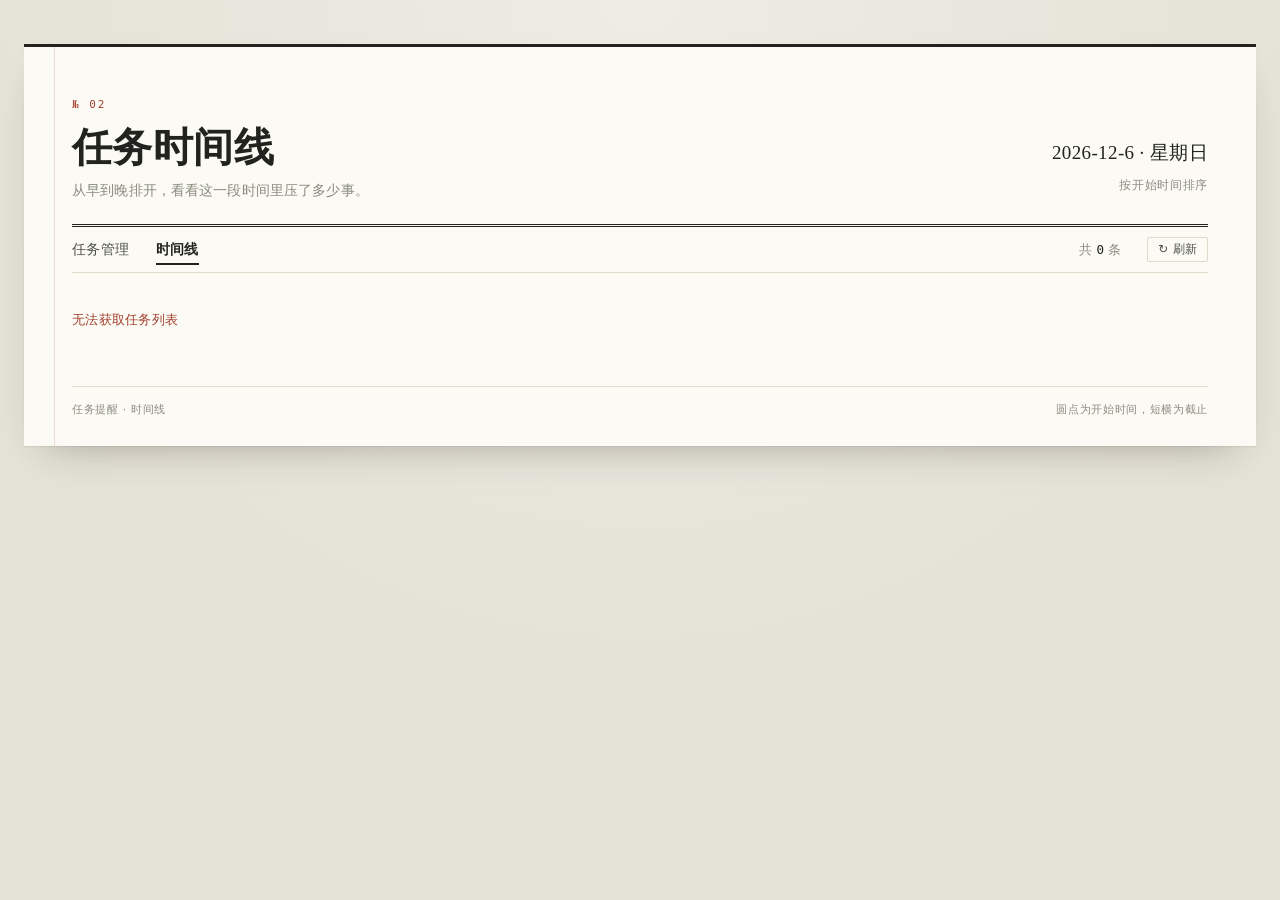
==== commit 64ec14e9: "feat: 提交 todo-reminder 终稿源码 新增 1 个文件、更新 5 个文件、删除 0 个文件。" ====
--- a/static/tasks.html
+++ b/static/tasks.html
@@ -3,47 +3,48 @@
 <head>
     <meta charset="UTF-8" />
     <meta name="viewport" content="width=device-width,initial-scale=1" />
-    <meta name="theme-color" content="#f7f8fa" />
-    <title>任务时间线 - 任务提醒</title>
+    <meta name="theme-color" content="#e6e3d9" />
+    <title>任务时间线 · 日程本</title>
     <link rel="stylesheet" href="/static/styles.css" />
 </head>
-<body class="timeline-page">
-    <header class="topbar">
-        <div class="topbar-inner">
-            <a class="brand" href="/" aria-label="任务提醒首页">
-                <span class="brand-mark" aria-hidden="true">T</span>
-                <span class="brand-name">任务提醒</span>
-            </a>
-            <nav class="main-nav" aria-label="主导航">
-                <a class="nav-link" href="/">任务管理</a>
-                <a class="nav-link active" href="/tasks" aria-current="page">时间线</a>
-            </nav>
+<body class="book-page">
+<div class="sheet">
+
+    <header class="mast">
+        <div class="mast-left">
+            <span class="mast-no">№ 02</span>
+            <h1>任务时间线</h1>
+            <p class="mast-sub">从早到晚排开，看看这一段时间里压了多少事。</p>
+        </div>
+        <div class="mast-right">
+            <time class="mast-date" id="mast-date">—</time>
+            <span class="mast-zone">按开始时间排序</span>
         </div>
     </header>
 
-    <div class="app-shell timeline-shell">
-        <header class="page-heading">
-            <div>
-                <p class="page-kicker">总览</p>
-                <h1>任务时间线</h1>
-            </div>
-            <p class="page-context">按开始时间从早到晚排列</p>
-        </header>
+    <nav class="book-nav" aria-label="主导航">
+        <a class="book-link" href="/">任务管理</a>
+        <a class="book-link is-current" href="/tasks" aria-current="page">时间线</a>
+        <span class="nav-grow"></span>
+        <span class="nav-count">共 <strong id="timeline-count">0</strong> 条</span>
+        <button type="button" class="nav-refresh" id="refresh-timeline" aria-label="刷新任务" title="刷新任务">
+            <span aria-hidden="true">↻</span> 刷新
+        </button>
+    </nav>
 
-        <main class="timeline-main">
-            <section class="timeline-workspace">
-                <div class="timeline-toolbar">
-                    <div class="timeline-count">共 <strong id="timeline-count">0</strong> 条任务</div>
-                    <button type="button" class="icon-button" id="refresh-timeline" aria-label="刷新任务" title="刷新任务">
-                        <span aria-hidden="true">↻</span>
-                    </button>
-                </div>
-                <div id="timeline-status" class="status-line hidden" role="status" aria-live="polite"></div>
-                <div id="timeline-list" class="timeline-list" role="list"></div>
-            </section>
-        </main>
-    </div>
+    <main class="timeline-main">
+        <div id="timeline-status" class="status-line hidden" role="status" aria-live="polite"></div>
+        <div id="timeline-list" class="timeline-list" role="list"></div>
+    </main>
 
-    <script type="module" src="/static/tasks.js"></script>
+    <footer class="sheet-foot">
+        <span>任务提醒 · 时间线</span>
+        <span class="foot-grow"></span>
+        <span>圆点为开始时间，短横为截止</span>
+    </footer>
+</div>
+
+<script src="/static/mast.js"></script>
+<script src="/static/tasks.js" type="module"></script>
 </body>
 </html>
--- a/static/styles.css
+++ b/static/styles.css
@@ -1,902 +1,709 @@
+/* ==========================================================================
+   任务提醒 · 日程本
+   设计方向：一张摊开的纸质日程本。桌面底色 + 大纸张 + 装订线 + 双线页眉，
+   全部信息排在同一张纸上，用横线与留白分栏，不用卡片。
+   ========================================================================== */
+
 :root {
-    color-scheme: light;
-    font-family: Inter, "Segoe UI", "Microsoft YaHei", Arial, sans-serif;
-    background: #f5f7f9;
-    color: #172033;
-    --page: #f5f7f9;
-    --surface: #ffffff;
-    --surface-subtle: #f8fafc;
-    --text: #172033;
-    --text-muted: #667085;
-    --text-faint: #8a94a6;
-    --border: #dfe3e8;
-    --border-strong: #cbd2da;
-    --primary: #2563eb;
-    --primary-hover: #1d4ed8;
-    --primary-soft: #eef4ff;
-    --success: #16794b;
-    --success-soft: #eaf7f0;
-    --warning: #98620b;
-    --warning-soft: #fff6df;
-    --danger: #c43240;
-    --danger-soft: #fff0f1;
-    --info: #6d4bc3;
-    --info-soft: #f2edff;
-    --shadow-focus: 0 0 0 3px rgba(37, 99, 235, 0.14);
-}
-
-* {
-    box-sizing: border-box;
-}
-
-html {
-    min-width: 320px;
-    background: var(--page);
-}
-
-body {
+    --desk: #e5e2d8;
+    --paper: #fbfaf5;
+    --paper-2: #f6f4ec;
+    --ink: #22231e;
+    --ink-2: #4f5148;
+    --ink-3: #8b8c7f;
+    --rule: #dedbcb;
+    --rule-soft: #eae7d8;
+    --red: #a4402f;
+    --green: #3f6b4c;
+    --amber: #96601f;
+
+    --serif: "Noto Serif SC", "Noto Serif CJK SC", "Source Han Serif SC", "Songti SC", Georgia, serif;
+    --sans: "Inter", "Noto Sans SC", "Noto Sans CJK SC", "Segoe UI", system-ui, sans-serif;
+    --mono: "IBM Plex Mono", "JetBrains Mono", ui-monospace, "Noto Sans Mono CJK SC", monospace;
+}
+
+* { box-sizing: border-box; }
+
+body.book-page {
+    margin: 0;
+    padding: 44px 24px 64px;
     min-height: 100vh;
-    margin: 0;
-    color: var(--text);
-    background: var(--page);
+    background: var(--desk);
+    background-image: radial-gradient(circle at 50% 0%, #eeece3 0%, var(--desk) 60%);
+    color: var(--ink);
+    font-family: var(--sans);
     font-size: 15px;
-    line-height: 1.5;
-}
-
-button,
-input,
-textarea,
-select {
-    font: inherit;
-    letter-spacing: 0;
-}
-
-button,
-a,
-input,
-textarea {
-    -webkit-tap-highlight-color: transparent;
-}
-
-a {
-    color: inherit;
-}
+    line-height: 1.7;
+    -webkit-font-smoothing: antialiased;
+}
+
+.hidden { display: none !important; }
 
 .sr-only {
     position: absolute;
-    width: 1px;
-    height: 1px;
-    padding: 0;
-    margin: -1px;
+    width: 1px; height: 1px;
+    margin: -1px; padding: 0;
     overflow: hidden;
-    clip: rect(0, 0, 0, 0);
+    clip: rect(0 0 0 0);
     white-space: nowrap;
     border: 0;
 }
 
-.hidden {
-    display: none !important;
-}
-
-.topbar {
-    position: sticky;
-    top: 0;
-    z-index: 20;
-    height: 60px;
-    background: rgba(255, 255, 255, 0.96);
-    border-bottom: 1px solid var(--border);
-    backdrop-filter: blur(12px);
-}
-
-.topbar-inner {
-    width: min(1200px, calc(100% - 40px));
-    height: 100%;
+::selection { background: #e8dfc4; color: var(--ink); }
+
+/* ---------------------------------------------------------------- 纸 */
+
+.sheet {
+    position: relative;
+    max-width: 1120px;
     margin: 0 auto;
-    display: flex;
-    align-items: center;
-    justify-content: space-between;
-    gap: 24px;
-}
-
-.brand {
-    display: inline-flex;
-    align-items: center;
-    gap: 10px;
-    min-width: 0;
-    color: var(--text);
-    text-decoration: none;
-    font-weight: 700;
-}
-
-.brand-mark {
-    display: grid;
-    width: 30px;
-    height: 30px;
-    place-items: center;
-    flex: 0 0 30px;
-    border-radius: 6px;
-    background: var(--primary);
-    color: #ffffff;
-    font-size: 14px;
-}
-
-.brand-name {
-    overflow: hidden;
-    text-overflow: ellipsis;
-    white-space: nowrap;
-}
-
-.main-nav {
-    height: 100%;
-    display: flex;
-    align-items: stretch;
-    gap: 4px;
-}
-
-.nav-link {
-    position: relative;
-    display: inline-flex;
-    align-items: center;
-    padding: 0 14px;
-    color: var(--text-muted);
-    text-decoration: none;
-    font-size: 14px;
-    font-weight: 600;
-}
-
-.nav-link:hover {
-    color: var(--text);
-}
-
-.nav-link.active {
-    color: var(--primary);
-}
-
-.nav-link.active::after {
+    padding: 52px 56px 26px;
+    background: var(--paper);
+    box-shadow:
+        0 1px 1px rgba(40, 36, 24, .06),
+        0 18px 40px -22px rgba(40, 36, 24, .38);
+}
+
+/* 装订线：纸面左侧一条极淡的红线 */
+.sheet::before {
     content: "";
     position: absolute;
-    right: 14px;
-    bottom: -1px;
-    left: 14px;
-    height: 2px;
-    background: var(--primary);
-}
-
-.app-shell {
-    width: min(1200px, calc(100% - 40px));
-    margin: 0 auto;
-    padding: 32px 0 48px;
-}
-
-.page-heading {
+    top: 0; bottom: 0; left: 30px;
+    width: 1px;
+    background: rgba(164, 64, 47, .16);
+}
+
+.sheet::after {
+    content: "";
+    position: absolute;
+    top: 0; left: 0; right: 0;
+    height: 3px;
+    background: var(--ink);
+}
+
+/* ---------------------------------------------------------------- 页眉 */
+
+.mast {
     display: flex;
     align-items: flex-end;
     justify-content: space-between;
-    gap: 24px;
-    margin-bottom: 20px;
-}
-
-.page-kicker,
-.section-kicker {
-    margin: 0 0 4px;
-    color: var(--primary);
+    gap: 32px;
+    padding-bottom: 22px;
+    border-bottom: 3px double var(--ink);
+}
+
+.mast-no {
+    display: block;
+    font-family: var(--mono);
+    font-size: 11px;
+    letter-spacing: .18em;
+    color: var(--red);
+    margin-bottom: 10px;
+}
+
+.mast h1 {
+    margin: 0 0 8px;
+    font-family: var(--serif);
+    font-size: 40px;
+    font-weight: 600;
+    line-height: 1.15;
+    letter-spacing: .01em;
+}
+
+.mast-sub {
+    margin: 0;
+    font-size: 13.5px;
+    color: var(--ink-3);
+    letter-spacing: .01em;
+}
+
+.mast-right {
+    text-align: right;
+    flex: 0 0 auto;
+    padding-bottom: 4px;
+}
+
+.mast-date {
+    display: block;
+    font-family: var(--serif);
+    font-size: 19px;
+    letter-spacing: .02em;
+    color: var(--ink);
+    margin-bottom: 3px;
+}
+
+.mast-zone {
+    font-size: 11.5px;
+    color: var(--ink-3);
+    letter-spacing: .06em;
+}
+
+/* ---------------------------------------------------------------- 导航 */
+
+.book-nav {
+    display: flex;
+    align-items: center;
+    gap: 26px;
+    height: 46px;
+    border-bottom: 1px solid var(--rule);
+}
+
+.book-link {
+    position: relative;
+    font-size: 13.5px;
+    color: var(--ink-2);
+    text-decoration: none;
+    letter-spacing: .03em;
+    padding: 4px 0;
+    transition: color .14s;
+}
+
+.book-link::after {
+    content: "";
+    position: absolute;
+    left: 0; right: 0; bottom: 0;
+    height: 1.5px;
+    background: transparent;
+}
+
+.book-link:hover { color: var(--ink); }
+
+.book-link.is-current { color: var(--ink); font-weight: 600; }
+
+.book-link.is-current::after { background: var(--ink); }
+
+.book-link-quiet { color: var(--ink-3); margin-left: auto; font-size: 12.5px; }
+
+.nav-grow { flex: 1 1 auto; }
+
+.nav-count {
+    font-size: 12.5px;
+    color: var(--ink-3);
+}
+
+.nav-count strong {
+    font-family: var(--mono);
+    font-weight: 500;
+    color: var(--ink);
+}
+
+.nav-refresh {
+    display: inline-flex;
+    align-items: center;
+    gap: 5px;
+    background: transparent;
+    border: 1px solid var(--rule);
+    border-radius: 2px;
+    color: var(--ink-2);
+    font-family: var(--sans);
     font-size: 12px;
-    font-weight: 700;
-    line-height: 1.4;
-}
-
-.page-heading h1 {
-    margin: 0;
-    font-size: 28px;
-    line-height: 1.2;
-    letter-spacing: 0;
-}
-
-.page-context {
-    margin: 0 0 2px;
-    color: var(--text-muted);
-    font-size: 13px;
-}
-
-.overview-grid {
+    padding: 3px 10px;
+    cursor: pointer;
+    transition: border-color .14s, color .14s;
+}
+
+.nav-refresh:hover { border-color: var(--ink); color: var(--ink); }
+
+/* ---------------------------------------------------------------- 概览 */
+
+.ledger {
     display: grid;
-    grid-template-columns: repeat(3, minmax(130px, 0.8fr)) minmax(220px, 1.6fr);
-    margin-bottom: 20px;
-    overflow: hidden;
-    background: var(--surface);
-    border: 1px solid var(--border);
-    border-radius: 8px;
-}
-
-.overview-item {
-    min-width: 0;
-    min-height: 84px;
-    padding: 15px 18px;
+    grid-template-columns: 1.1fr 1fr 1fr 1.5fr;
+    border-bottom: 1px solid var(--ink);
+}
+
+.ledger-cell {
+    padding: 20px 24px 18px;
+    border-left: 1px solid var(--rule);
+}
+
+.ledger-cell:first-child { border-left: 0; padding-left: 0; }
+
+.ledger-label {
+    display: block;
+    font-size: 11.5px;
+    letter-spacing: .1em;
+    color: var(--ink-3);
+    margin-bottom: 6px;
+}
+
+.ledger-value {
+    display: block;
+    font-family: var(--serif);
+    font-size: 30px;
+    font-weight: 600;
+    line-height: 1.15;
+    letter-spacing: -.01em;
+    font-variant-numeric: tabular-nums;
+}
+
+.ledger-main .ledger-value { font-size: 40px; }
+
+.ledger-state {
+    display: block;
+    font-family: var(--serif);
+    font-size: 20px;
+    font-weight: 600;
+    line-height: 1.3;
+}
+
+.ledger-state.is-muted { color: var(--ink-3); font-weight: 400; }
+
+.ledger-note {
+    display: block;
+    margin-top: 4px;
+    font-size: 11.5px;
+    color: var(--ink-3);
+    font-family: var(--mono);
+    letter-spacing: .02em;
+}
+
+/* ---------------------------------------------------------------- 主体 */
+
+.book-body {
     display: grid;
-    align-content: center;
-    gap: 3px;
-    border-right: 1px solid var(--border);
-}
-
-.overview-item:last-child {
-    border-right: 0;
-}
-
-.overview-label {
-    color: var(--text-muted);
-    font-size: 12px;
-    font-weight: 600;
-}
-
-.overview-value {
-    font-size: 24px;
-    line-height: 1.2;
-    letter-spacing: 0;
-}
-
-.overview-state {
-    font-size: 16px;
-    color: var(--success);
-}
-
-.overview-state.is-muted {
-    color: var(--text-muted);
-}
-
-.overview-meta {
-    overflow: hidden;
-    color: var(--text-faint);
-    font-size: 12px;
-    text-overflow: ellipsis;
-    white-space: nowrap;
-}
-
-.dashboard-main {
-    display: grid;
-    grid-template-columns: minmax(0, 1.75fr) minmax(300px, 0.85fr);
-    overflow: hidden;
-    background: var(--surface);
-    border: 1px solid var(--border);
-    border-radius: 8px;
-}
-
-.workspace-section {
-    min-width: 0;
-    padding: 24px;
-}
-
-.task-editor {
-    border-right: 1px solid var(--border);
-}
-
-.settings-panel {
-    background: var(--surface-subtle);
-}
-
-.task-list-section {
-    grid-column: 1 / -1;
-    padding: 0;
-    border-top: 1px solid var(--border);
-}
-
-.section-head {
-    display: flex;
-    align-items: flex-start;
-    justify-content: space-between;
-    gap: 20px;
-    margin-bottom: 22px;
-}
-
-.section-head.compact {
-    margin-bottom: 20px;
-}
-
-.section-head h2 {
-    margin: 0;
-    font-size: 19px;
-    line-height: 1.3;
-    letter-spacing: 0;
-}
-
-.section-note {
-    margin-top: 20px;
-    color: var(--text-faint);
-    font-size: 12px;
-    white-space: nowrap;
-}
-
-.list-head {
-    align-items: center;
-    margin: 0;
-    padding: 20px 24px;
-    border-bottom: 1px solid var(--border);
-}
-
-form {
-    min-width: 0;
-}
-
-.form-grid {
-    display: grid;
-    grid-template-columns: repeat(2, minmax(0, 1fr));
-    gap: 18px;
-}
-
-.field,
-.input-stack {
-    min-width: 0;
-}
-
-.field-wide {
-    grid-column: 1 / -1;
-}
-
-.field label,
-.schedule-fieldset > legend {
-    display: block;
-    margin-bottom: 7px;
-    color: var(--text);
-    font-size: 13px;
-    font-weight: 650;
-}
-
-.optional {
-    margin-left: 4px;
-    color: var(--text-faint);
-    font-size: 12px;
-    font-weight: 500;
-}
-
-input,
-textarea,
-select {
-    display: block;
-    width: 100%;
-    min-width: 0;
-    border: 1px solid var(--border-strong);
-    border-radius: 6px;
-    outline: none;
-    background: var(--surface);
-    color: var(--text);
-    transition: border-color 0.15s ease, box-shadow 0.15s ease;
-}
-
-input {
-    min-height: 42px;
-    padding: 9px 11px;
-}
-
-textarea {
-    min-height: 88px;
-    padding: 10px 11px;
-    resize: vertical;
-    line-height: 1.55;
-}
-
-input::placeholder,
-textarea::placeholder {
-    color: #9aa3b2;
-}
-
-input:hover,
-textarea:hover,
-select:hover {
-    border-color: #aeb7c3;
-}
-
-input:focus,
-textarea:focus,
-select:focus {
-    border-color: var(--primary);
-    box-shadow: var(--shadow-focus);
-}
-
-.form-divider {
-    height: 1px;
-    margin: 22px 0;
-    background: var(--border);
-}
-
-.schedule-grid {
-    display: grid;
-    grid-template-columns: repeat(2, minmax(0, 1fr));
-    gap: 14px;
-}
-
-.schedule-fieldset {
-    min-width: 0;
-    margin: 0;
-    padding: 15px;
-    border: 1px solid var(--border);
-    border-radius: 8px;
-    background: var(--surface-subtle);
-}
-
-.schedule-fieldset > legend {
+    grid-template-columns: minmax(0, 1fr) 314px;
+    gap: 52px;
+    padding-top: 40px;
+}
+
+.entry-head {
     display: flex;
     align-items: baseline;
     justify-content: space-between;
+    gap: 18px;
+    padding-bottom: 12px;
+    margin-bottom: 22px;
+    border-bottom: 1px solid var(--rule);
+}
+
+.entry-head h2 {
+    margin: 0;
+    font-family: var(--serif);
+    font-size: 22px;
+    font-weight: 600;
+    letter-spacing: .01em;
+}
+
+.entry-hint {
+    font-size: 12px;
+    color: var(--ink-3);
+    letter-spacing: .02em;
+}
+
+/* ---------------------------------------------------------------- 表单 */
+
+.field { margin-bottom: 20px; }
+
+.field label {
+    display: block;
+    font-size: 12px;
+    letter-spacing: .08em;
+    color: var(--ink-3);
+    margin-bottom: 4px;
+}
+
+.field .opt,
+.field .req {
+    font-size: 10.5px;
+    letter-spacing: .06em;
+    color: var(--ink-3);
+    opacity: .8;
+}
+
+.field .req { color: var(--red); }
+
+input[type="text"],
+input[type="url"],
+input[type="number"],
+input[type="time"],
+input[type="date"],
+input[type="datetime-local"],
+textarea {
+    width: 100%;
+    padding: 8px 2px;
+    background: transparent;
+    border: 0;
+    border-bottom: 1px solid var(--rule);
+    border-radius: 0;
+    color: var(--ink);
+    font-family: var(--sans);
+    font-size: 15px;
+    line-height: 1.6;
+    transition: border-color .16s;
+}
+
+input::placeholder,
+textarea::placeholder { color: #b6b7aa; }
+
+input:focus,
+textarea:focus {
+    outline: none;
+    border-bottom-color: var(--ink);
+}
+
+textarea { resize: vertical; min-height: 58px; }
+
+input[type="number"] { font-family: var(--mono); }
+
+/* 时间区 */
+.when-row {
+    display: grid;
+    grid-template-columns: 1fr 1fr;
+    gap: 36px;
+    padding-top: 4px;
+}
+
+.when {
+    margin: 0 0 20px;
+    min-width: 0;
+    padding: 0;
+    border: 0;
+    min-width: 0;
+}
+
+.when legend {
+    padding: 0;
+    font-size: 12px;
+    letter-spacing: .08em;
+    color: var(--ink-3);
+    margin-bottom: 8px;
+}
+
+.seg {
+    display: inline-flex;
+    border: 1px solid var(--rule);
+    border-radius: 2px;
+    margin-bottom: 12px;
+}
+
+.seg-item {
+    position: relative;
+    display: inline-flex;
+}
+
+.seg-item input {
+    position: absolute;
+    opacity: 0;
+    pointer-events: none;
+}
+
+.seg-item span {
+    display: block;
+    padding: 5px 13px;
+    font-size: 12.5px;
+    color: var(--ink-2);
+    cursor: pointer;
+    transition: background-color .14s, color .14s;
+}
+
+.seg-item + .seg-item span { border-left: 1px solid var(--rule); }
+
+.seg-item input:checked + span {
+    background: var(--ink);
+    color: var(--paper);
+}
+
+.seg-item input:focus-visible + span {
+    outline: 2px solid var(--red);
+    outline-offset: -2px;
+}
+
+.field-tight { margin-bottom: 0; }
+
+/* 复选框行 */
+.check-row {
+    display: flex;
+    align-items: flex-start;
     gap: 12px;
-    margin-bottom: 11px;
-    padding: 0;
-    width: 100%;
-}
-
-.schedule-fieldset > legend span {
-    color: var(--text-faint);
-    font-size: 12px;
-    font-weight: 500;
-}
-
-.segmented-control {
-    display: grid;
-    grid-template-columns: repeat(2, minmax(0, 1fr));
-    margin-bottom: 12px;
-    padding: 3px;
-    border: 1px solid var(--border);
-    border-radius: 7px;
-    background: #edf1f5;
-}
-
-.segment-option {
+    margin: 6px 0 26px;
+    cursor: pointer;
+}
+
+.check-row input {
+    position: absolute;
+    opacity: 0;
+    pointer-events: none;
+}
+
+.check-box {
+    flex: 0 0 auto;
+    width: 16px; height: 16px;
+    margin-top: 4px;
+    border: 1px solid var(--ink-3);
+    border-radius: 1px;
     position: relative;
-    min-width: 0;
-    cursor: pointer;
-}
-
-.segment-option input {
+    transition: background-color .14s, border-color .14s;
+}
+
+.check-row input:checked + .check-box {
+    background: var(--ink);
+    border-color: var(--ink);
+}
+
+.check-row input:checked + .check-box::after {
+    content: "";
     position: absolute;
-    width: 1px;
-    height: 1px;
-    min-height: 0;
-    margin: 0;
-    opacity: 0;
-}
-
-.segment-option span {
-    display: grid;
-    min-height: 32px;
-    place-items: center;
-    padding: 5px 8px;
-    border-radius: 5px;
-    color: var(--text-muted);
-    font-size: 13px;
-    font-weight: 600;
-    text-align: center;
-    transition: background-color 0.15s ease, color 0.15s ease, box-shadow 0.15s ease;
-}
-
-.segment-option input:checked + span {
-    background: var(--surface);
-    color: var(--primary);
-    box-shadow: 0 1px 3px rgba(23, 32, 51, 0.12);
-}
-
-.segment-option input:focus-visible + span {
-    box-shadow: var(--shadow-focus);
-}
-
-.input-stack input {
-    background: var(--surface);
-}
-
-.end-field-stack {
-    min-width: 0;
-}
-
-.toggle-row {
+    left: 4px; top: 1px;
+    width: 5px; height: 9px;
+    border: solid var(--paper);
+    border-width: 0 1.5px 1.5px 0;
+    transform: rotate(42deg);
+}
+
+.check-row input:focus-visible + .check-box { outline: 2px solid var(--red); outline-offset: 2px; }
+
+.check-copy { display: flex; flex-direction: column; gap: 1px; }
+
+.check-copy strong { font-size: 14px; font-weight: 500; letter-spacing: .01em; }
+
+.check-copy span { font-size: 12.5px; color: var(--ink-3); }
+
+/* 按钮 */
+.entry-actions,
+.side-actions {
     display: flex;
     align-items: center;
-    justify-content: space-between;
-    gap: 18px;
-    margin-top: 16px;
-    padding: 14px 15px;
-    border: 1px solid var(--border);
-    border-radius: 8px;
+    gap: 12px;
+    flex-wrap: wrap;
+}
+
+.btn {
+    height: 40px;
+    padding: 0 22px;
+    border-radius: 2px;
+    font-family: var(--sans);
+    font-size: 13.5px;
+    font-weight: 500;
+    letter-spacing: .04em;
     cursor: pointer;
-}
-
-.toggle-copy {
-    display: grid;
-    min-width: 0;
-    gap: 2px;
-}
-
-.toggle-title {
+    transition: background-color .15s, color .15s, border-color .15s;
+}
+
+.btn-ink {
+    background: var(--ink);
+    border: 1px solid var(--ink);
+    color: var(--paper);
+}
+
+.btn-ink:hover { background: #3a3b33; border-color: #3a3b33; }
+
+.btn-line {
+    background: transparent;
+    border: 1px solid var(--rule);
+    color: var(--ink-2);
+}
+
+.btn-line:hover { border-color: var(--ink); color: var(--ink); }
+
+.btn:disabled { opacity: .45; cursor: default; }
+
+.status-line {
+    font-size: 12.5px;
+    color: var(--green);
+    letter-spacing: .02em;
+}
+
+.status-line.error { color: var(--red); }
+
+/* ---------------------------------------------------------------- 列表 */
+
+.list-section { margin-top: 46px; }
+
+.task-table {
+    width: 100%;
+    border-collapse: collapse;
+    table-layout: auto;
+}
+
+.task-table thead th {
+    padding: 0 12px 8px 0;
+    border-bottom: 1px solid var(--ink);
+    font-family: var(--sans);
+    font-size: 11px;
+    font-weight: 500;
+    letter-spacing: .12em;
+    color: var(--ink-3);
+    text-align: left;
+    white-space: nowrap;
+}
+
+.task-table tbody td {
+    padding: 15px 12px 15px 0;
+    border-bottom: 1px dotted #cfccbb;
+    font-size: 13.5px;
+    color: var(--ink-2);
+    vertical-align: top;
+}
+
+.task-table tbody tr:hover td { background: #f7f5ec; }
+
+.task-cell {
+    font-family: var(--serif);
+    font-size: 15px !important;
+    color: var(--ink) !important;
+    max-width: 300px;
+    line-height: 1.55;
+}
+
+.task-cell .description {
+    margin-top: 3px;
+    font-family: var(--sans);
+    font-size: 12.5px;
+    line-height: 1.65;
+    color: var(--ink-3);
+}
+
+.task-table td[data-label="开始"],
+.task-table td[data-label="截止"] {
+    font-family: var(--mono);
+    font-size: 12px;
+    white-space: nowrap;
+    color: var(--ink-2);
+}
+
+.actions { white-space: nowrap; text-align: right; }
+
+.actions button {
+    height: 26px;
+    padding: 0 10px;
+    border-radius: 2px;
+    font-family: var(--sans);
+    font-size: 12px;
+    cursor: pointer;
+    transition: border-color .14s, color .14s;
+}
+
+.actions .secondary {
+    background: transparent;
+    border: 1px solid var(--rule);
+    color: var(--ink-2);
+    margin-right: 6px;
+}
+
+.actions .secondary:hover { border-color: var(--ink); color: var(--ink); }
+
+.actions .danger {
+    background: transparent;
+    border: 1px solid var(--rule-soft);
+    color: var(--ink-2);
+}
+
+.actions .danger:hover { color: var(--red); border-color: rgba(164, 64, 47, .35); }
+
+.empty-row td {
+    padding: 28px 0 !important;
+    text-align: center;
+    color: var(--ink-3);
     font-size: 13px;
-    font-weight: 650;
-}
-
-.toggle-note {
-    color: var(--text-muted);
-    font-size: 12px;
-}
-
-.toggle-row input {
-    position: absolute;
-    width: 1px;
-    height: 1px;
-    min-height: 0;
-    margin: 0;
-    opacity: 0;
-}
-
-.toggle-control {
-    position: relative;
-    width: 40px;
-    height: 22px;
-    flex: 0 0 40px;
-    border-radius: 11px;
-    background: #c8d0da;
-    transition: background-color 0.15s ease;
-}
-
-.toggle-control::after {
-    content: "";
-    position: absolute;
-    top: 3px;
-    left: 3px;
-    width: 16px;
-    height: 16px;
-    border-radius: 50%;
-    background: #ffffff;
-    box-shadow: 0 1px 3px rgba(23, 32, 51, 0.28);
-    transition: transform 0.15s ease;
-}
-
-.toggle-row input:checked + .toggle-control {
-    background: var(--primary);
-}
-
-.toggle-row input:checked + .toggle-control::after {
-    transform: translateX(18px);
-}
-
-.toggle-row:has(input:focus-visible) {
-    border-color: var(--primary);
-    box-shadow: var(--shadow-focus);
-}
-
-.form-actions,
-.settings-actions {
-    display: flex;
-    align-items: center;
-    gap: 10px;
-}
-
-.form-actions {
-    justify-content: space-between;
-    margin-top: 20px;
-}
-
-.button-group {
-    display: flex;
-    gap: 10px;
-}
-
-button {
-    min-height: 40px;
-    padding: 8px 14px;
-    border: 1px solid transparent;
-    border-radius: 6px;
-    cursor: pointer;
-    font-size: 13px;
-    font-weight: 650;
-    line-height: 1.2;
-    transition: background-color 0.15s ease, border-color 0.15s ease, color 0.15s ease;
-}
-
-button.primary {
-    background: var(--primary);
-    color: #ffffff;
-}
-
-button.primary:hover {
-    background: var(--primary-hover);
-}
-
-button.secondary {
-    border-color: var(--border-strong);
-    background: var(--surface);
-    color: var(--text);
-}
-
-button.secondary:hover {
-    border-color: #aeb7c3;
-    background: #f3f5f7;
-}
-
-button.ghost {
-    border-color: transparent;
-    background: transparent;
-    color: var(--primary);
-}
-
-button.danger {
-    border-color: #f3c7cc;
-    background: var(--danger-soft);
-    color: var(--danger);
-}
-
-button.danger:hover {
-    border-color: #e8aab1;
-    background: #ffe5e8;
-}
-
-button:focus-visible,
-a:focus-visible {
-    outline: 0;
-    box-shadow: var(--shadow-focus);
-}
-
-button:disabled {
-    cursor: wait;
-    opacity: 0.65;
-}
-
-.status-line {
-    display: inline-flex;
-    min-height: 34px;
-    align-items: center;
-    padding: 6px 9px;
-    border-radius: 6px;
-    background: var(--success-soft);
-    color: var(--success);
-    font-size: 12px;
-    font-weight: 600;
-}
-
-.status-line.error {
-    background: var(--danger-soft);
-    color: var(--danger);
-}
-
-.settings-panel form {
-    display: grid;
-    gap: 17px;
-}
-
-.input-hint {
-    display: block;
-    margin-top: 6px;
-    color: var(--text-faint);
-    font-size: 12px;
-}
-
-.settings-pair {
-    display: grid;
-    grid-template-columns: minmax(0, 1fr) minmax(0, 1fr);
-    gap: 12px;
-}
-
-.input-with-suffix {
-    position: relative;
-}
-
-.input-with-suffix input {
-    padding-right: 48px;
-}
-
-.input-with-suffix span {
-    position: absolute;
-    top: 50%;
-    right: 11px;
-    color: var(--text-faint);
-    font-size: 12px;
-    transform: translateY(-50%);
-    pointer-events: none;
-}
-
-.settings-actions {
-    flex-wrap: wrap;
-}
-
-.text-link {
+    border-bottom: 1px dotted #cfccbb !important;
+}
+
+/* 徽章：小圆点 + 文字 */
+.badge {
     display: inline-flex;
     align-items: center;
     gap: 5px;
-    color: var(--primary);
-    text-decoration: none;
-    font-size: 13px;
-    font-weight: 650;
-}
-
-.text-link:hover {
-    text-decoration: underline;
-    text-underline-offset: 3px;
-}
-
-.table-wrapper {
-    width: 100%;
-    overflow-x: auto;
-}
-
-.task-table {
-    width: 100%;
-    min-width: 820px;
-    border-collapse: collapse;
-}
-
-.task-table th,
-.task-table td {
-    padding: 14px 16px;
-    border-bottom: 1px solid var(--border);
-    text-align: left;
-    vertical-align: middle;
-}
-
-.task-table th {
-    background: var(--surface-subtle);
-    color: var(--text-muted);
-    font-size: 11px;
-    font-weight: 700;
+    margin-right: 10px;
+    font-size: 12px;
+    color: var(--ink-3);
     white-space: nowrap;
-}
-
-.task-table td {
-    color: var(--text-muted);
-    font-size: 13px;
-}
-
-.task-table tbody tr:last-child td {
-    border-bottom: 0;
-}
-
-.task-table tbody tr:hover:not(.empty-row) {
-    background: #fbfcfd;
-}
-
-.task-cell {
-    min-width: 220px;
-}
-
-.task-cell > div:first-child {
-    color: var(--text);
-    font-weight: 650;
-}
-
-.description {
-    max-width: 340px;
-    margin-top: 3px;
-    overflow: hidden;
-    color: var(--text-faint);
+    background: none;
+    border: 0;
+    padding: 0;
+}
+
+.badge::before {
+    content: "";
+    width: 5px; height: 5px;
+    border-radius: 50%;
+    background: currentColor;
+    flex: 0 0 auto;
+}
+
+.badge.success { color: var(--green); }
+.badge.pending { color: var(--amber); }
+.badge.muted { color: #b3b4a6; }
+.badge.info { color: var(--ink-2); }
+.badge.subtle { color: #b3b4a6; }
+
+/* ---------------------------------------------------------------- 侧栏 */
+
+.col-side {
+    padding-left: 32px;
+    border-left: 1px solid var(--rule);
+    align-self: start;
+    position: sticky;
+    top: 24px;
+}
+
+.col-side .field { margin-bottom: 22px; }
+
+.col-side .entry-head { margin-bottom: 20px; }
+
+.hint {
+    display: block;
+    margin-top: 5px;
+    font-size: 11.5px;
+    color: var(--ink-3);
+    line-height: 1.55;
+}
+
+.suffix-input { display: flex; align-items: baseline; gap: 8px; }
+
+.suffix-input input { width: 100px; }
+
+.suffix-input span { font-size: 12.5px; color: var(--ink-3); }
+
+.side-actions { margin-top: 4px; }
+
+.col-side .status-line { display: block; margin-top: 10px; }
+
+.side-note {
+    margin: 26px 0 0;
+    padding-top: 16px;
+    border-top: 1px solid var(--rule-soft);
     font-size: 12px;
-    text-overflow: ellipsis;
-    white-space: nowrap;
-}
-
-.badge {
-    display: inline-flex;
-    align-items: center;
-    min-height: 24px;
-    margin: 2px 5px 2px 0;
-    padding: 3px 7px;
-    border-radius: 5px;
-    font-size: 11px;
-    font-weight: 650;
-    line-height: 1.2;
-    white-space: nowrap;
-}
-
-.badge.success {
-    background: var(--success-soft);
-    color: var(--success);
-}
-
-.badge.pending {
-    background: var(--warning-soft);
-    color: var(--warning);
-}
-
-.badge.muted,
-.badge.subtle {
-    background: #edf0f3;
-    color: var(--text-muted);
-}
-
-.badge.info {
-    background: var(--info-soft);
-    color: var(--info);
-}
-
-.actions {
-    display: flex;
-    justify-content: flex-end;
-    gap: 6px;
-    white-space: nowrap;
-}
-
-.actions button {
-    min-height: 32px;
-    padding: 6px 9px;
-    font-size: 12px;
-}
-
-.empty-row td {
-    height: 112px;
-    color: var(--text-faint);
-    text-align: center;
-}
-
-/* Timeline */
-
-.timeline-shell {
-    max-width: 980px;
-}
-
-.timeline-workspace {
-    overflow: hidden;
-    background: var(--surface);
-    border: 1px solid var(--border);
-    border-radius: 8px;
-}
-
-.timeline-toolbar {
-    min-height: 62px;
-    padding: 12px 18px;
-    display: flex;
-    align-items: center;
-    justify-content: space-between;
-    gap: 16px;
-    border-bottom: 1px solid var(--border);
-    background: var(--surface-subtle);
-}
-
-.timeline-count {
-    color: var(--text-muted);
-    font-size: 13px;
-}
-
-.timeline-count strong {
-    color: var(--text);
-    font-size: 17px;
-}
-
-.icon-button {
-    display: grid;
-    width: 36px;
-    height: 36px;
-    min-height: 36px;
-    place-items: center;
-    padding: 0;
-    border-color: var(--border-strong);
-    background: var(--surface);
-    color: var(--text-muted);
-    font-size: 21px;
-}
-
-.icon-button:hover {
-    border-color: #aeb7c3;
-    color: var(--primary);
-}
-
-.timeline-workspace > .status-line {
-    margin: 14px 18px 0;
-}
+    line-height: 1.75;
+    color: var(--ink-3);
+}
+
+/* ---------------------------------------------------------------- 时间线 */
+
+.timeline-main { padding: 36px 0 8px; }
 
 .timeline-list {
-    display: grid;
+    position: relative;
+    padding-left: 22px;
+    margin-left: 6px;
+    border-left: 1px solid var(--rule);
 }
 
 .timeline-item {
     position: relative;
-    padding: 22px 24px 22px 28px;
-    border-bottom: 1px solid var(--border);
-}
-
-.timeline-item:last-child {
-    border-bottom: 0;
+    padding: 0 0 30px 26px;
+    margin-bottom: 6px;
 }
 
 .timeline-item::before {
     content: "";
     position: absolute;
-    top: 25px;
-    bottom: 25px;
-    left: 16px;
-    width: 3px;
-    border-radius: 2px;
-    background: var(--primary);
+    left: -27px;
+    top: 9px;
+    width: 9px; height: 9px;
+    border-radius: 50%;
+    background: var(--paper);
+    border: 1.5px solid var(--ink);
+}
+
+.timeline-item::after {
+    content: "";
+    position: absolute;
+    left: -19px;
+    top: 14px;
+    width: 11px;
+    height: 1px;
+    background: var(--rule);
 }
 
 .timeline-item-head {
@@ -904,373 +711,524 @@
     align-items: flex-start;
     justify-content: space-between;
     gap: 20px;
+    margin-bottom: 6px;
 }
 
 .timeline-date {
-    margin: 0 0 3px;
-    color: var(--text-muted);
-    font-size: 12px;
-    font-weight: 600;
+    margin: 0 0 2px;
+    font-family: var(--mono);
+    font-size: 11px;
+    letter-spacing: .1em;
+    color: var(--ink-3);
 }
 
 .timeline-title {
     margin: 0;
-    color: var(--text);
-    font-size: 17px;
+    font-family: var(--serif);
+    font-size: 19px;
+    font-weight: 600;
     line-height: 1.4;
-    letter-spacing: 0;
-    overflow-wrap: anywhere;
-}
-
-.timeline-description {
-    margin: 9px 0 0;
-    color: var(--text-muted);
-    font-size: 13px;
-    overflow-wrap: anywhere;
+    letter-spacing: .01em;
 }
 
 .timeline-pill {
     flex: 0 0 auto;
-    padding: 4px 8px;
-    border-radius: 5px;
-    background: var(--info-soft);
-    color: var(--info);
+    font-size: 11.5px;
+    color: var(--ink-3);
+    border: 1px solid var(--rule);
+    border-radius: 2px;
+    padding: 1px 8px;
+    white-space: nowrap;
+}
+
+.timeline-description {
+    margin: 6px 0 10px;
+    font-size: 13.5px;
+    line-height: 1.7;
+    color: var(--ink-2);
+    max-width: 62ch;
+}
+
+.timeline-meta {
+    display: flex;
+    gap: 40px;
+    margin: 10px 0 8px;
+    padding-top: 8px;
+    border-top: 1px dotted var(--rule);
+}
+
+.timeline-meta div { display: flex; align-items: baseline; gap: 8px; }
+
+.timeline-meta dt {
     font-size: 11px;
-    font-weight: 650;
-}
-
-.timeline-meta {
-    display: grid;
-    grid-template-columns: repeat(2, minmax(0, 1fr));
-    gap: 18px;
-    margin: 16px 0 13px;
-    padding: 12px 14px;
-    border-left: 2px solid var(--border-strong);
-    background: var(--surface-subtle);
-}
-
-.timeline-meta dt {
+    letter-spacing: .1em;
+    color: var(--ink-3);
+}
+
+.timeline-meta dd {
     margin: 0;
-    color: var(--text-faint);
+    font-family: var(--mono);
+    font-size: 12px;
+    color: var(--ink-2);
+}
+
+.timeline-badges { margin-top: 6px; }
+
+.timeline-empty {
+    padding: 60px 0;
+    text-align: center;
+    color: var(--ink-3);
+    font-size: 13.5px;
+}
+
+/* ---------------------------------------------------------------- 页脚 */
+
+.sheet-foot {
+    display: flex;
+    align-items: center;
+    gap: 12px;
+    margin-top: 48px;
+    padding-top: 14px;
+    border-top: 1px solid var(--rule);
     font-size: 11px;
-    font-weight: 600;
-}
-
-.timeline-meta dd {
-    margin: 3px 0 0;
-    color: var(--text);
-    font-size: 13px;
-    font-weight: 600;
-}
-
-.timeline-badges {
+    letter-spacing: .06em;
+    color: var(--ink-3);
+}
+
+.foot-grow { flex: 1 1 auto; }
+
+/* ---------------------------------------------------------------- 窄屏 */
+
+@media (max-width: 980px) {
+    body.book-page { padding: 20px 12px 40px; }
+    .sheet { padding: 32px 24px 20px; }
+    .sheet::before { display: none; }
+    .book-body { grid-template-columns: 1fr; gap: 36px; }
+    .col-side { padding-left: 0; border-left: 0; border-top: 1px solid var(--rule); padding-top: 28px; position: static; }
+    .mast { flex-direction: column; align-items: flex-start; gap: 14px; }
+    .mast h1 { font-size: 30px; }
+    .mast-right { text-align: left; }
+    .ledger { grid-template-columns: 1fr 1fr; }
+    .ledger-cell { border-left: 0; border-top: 1px solid var(--rule); }
+    .ledger-cell:nth-child(-n+2) { border-top: 0; }
+    .when-row { grid-template-columns: 1fr; gap: 8px; }
+    .task-table td[data-label="截止"],
+    .task-table th:nth-child(3) { display: none; }
+}
+
+@media (max-width: 620px) {
+    .task-table thead { display: none; }
+    .task-table tbody tr { display: block; padding: 12px 0; border-bottom: 1px dotted #cfccbb; }
+    .task-table tbody td { display: block; border: 0; padding: 2px 0; }
+    .task-table tbody td[data-label]::before {
+        content: attr(data-label);
+        display: inline-block;
+        width: 46px;
+        font-size: 11px;
+        color: var(--ink-3);
+    }
+    .actions { text-align: left; padding-top: 8px !important; }
+}
+
+/* ---- 细节校准 ---- */
+input[type="text"], input[type="url"], input[type="number"],
+input[type="time"], input[type="date"], input[type="datetime-local"], textarea {
+    border-bottom-color: #d5d2c0;
+}
+input::placeholder, textarea::placeholder { color: #adae9f; }
+.ledger-cell { padding: 18px 24px 16px; }
+.ledger-state.is-muted { color: var(--ink-2); }
+
+/* ---- 表格列宽与纸张宽度 ---- */
+.sheet { max-width: 1240px; padding: 52px 48px 26px; }
+.book-body { grid-template-columns: minmax(0, 1fr) 288px; gap: 40px; }
+
+.task-table { table-layout: fixed; }
+.c-task { width: auto; }
+.c-start { width: 124px; }
+.c-end { width: 124px; }
+.c-push { width: 116px; }
+.c-freq { width: 78px; }
+.c-act { width: 76px; }
+
+.task-cell { max-width: none; word-break: break-word; }
+.task-table tbody td[data-label="推送"] .badge {
     display: flex;
-    flex-wrap: wrap;
-    gap: 2px;
-}
-
-.timeline-empty {
-    padding: 72px 20px;
-    color: var(--text-faint);
-    text-align: center;
-    font-size: 13px;
-}
-
-@media (max-width: 960px) {
-    .overview-grid {
-        grid-template-columns: repeat(3, minmax(0, 1fr));
-    }
-
-    .overview-notification {
-        grid-column: 1 / -1;
-        border-top: 1px solid var(--border);
-        border-right: 0;
-    }
-
-    .dashboard-main {
+    margin: 0 0 3px;
+}
+.task-table tbody td[data-label="推送"] .badge:last-child { margin-bottom: 0; }
+.actions button { padding: 0 8px; }
+
+/* 时间线：条目收紧，标签靠近标题 */
+.timeline-main { max-width: none; }
+.timeline-item-head { justify-content: flex-start; align-items: baseline; gap: 16px; }
+.timeline-pill { margin-left: 2px; }
+.timeline-badges .badge { margin-right: 16px; }
+.timeline-item { padding-bottom: 26px; }
+
+/* ==========================================================================
+   移动端（≤ 720px）：一页纸装不下就换成一叠纸
+   纸张满宽、概览两列、表格拆成「一条任务一张纸条」。
+   ========================================================================== */
+
+@media (max-width: 720px) {
+    html, body { height: auto; }
+
+    body.book-page {
+        padding: 12px 10px 32px;
+        min-height: 0;
+        font-size: 14.5px;
+        background-image: none;
+    }
+
+    .sheet {
+        max-width: none;
+        padding: 24px 16px 14px;
+        box-shadow: 0 1px 1px rgba(40, 36, 24, .06), 0 10px 22px -16px rgba(40, 36, 24, .4);
+    }
+
+    .sheet::before { display: none; }
+
+    /* ---- 页眉 ---- */
+    .mast {
+        flex-direction: column;
+        align-items: flex-start;
+        gap: 8px;
+        padding-bottom: 14px;
+    }
+
+    .mast-no { font-size: 10px; letter-spacing: .18em; }
+
+    .mast h1 { font-size: 25px; margin: 6px 0 4px; }
+
+    .mast-sub { font-size: 12.5px; line-height: 1.7; }
+
+    .mast-right {
+        display: flex;
+        align-items: baseline;
+        gap: 10px;
+        text-align: left;
+    }
+
+    .mast-date { font-size: 12px; }
+    .mast-zone { font-size: 10.5px; }
+
+    /* ---- 导航 ---- */
+    .book-nav {
+        gap: 16px;
+        overflow-x: auto;
+        scrollbar-width: none;
+        padding: 10px 0 0;
+    }
+
+    .book-nav::-webkit-scrollbar { display: none; }
+
+    .book-nav a,
+    .nav-refresh {
+        flex: 0 0 auto;
+        font-size: 12px;
+        white-space: nowrap;
+        padding: 6px 0;
+    }
+
+    /* ---- 概览：四个数字两列 ---- */
+    .ledger {
+        grid-template-columns: 1fr 1fr;
+        border-bottom: 1px solid var(--ink);
+    }
+
+    .ledger-cell {
+        padding: 13px 0 12px;
+        border-left: 0;
+        border-top: 1px solid var(--rule-soft);
+    }
+
+    .ledger-cell:nth-child(-n+2) { border-top: 0; }
+
+    .ledger-cell:nth-child(even) {
+        border-left: 1px solid var(--rule-soft);
+        padding-left: 14px;
+    }
+
+    .ledger-cell:first-child { padding-left: 0; }
+
+    .ledger-label { font-size: 10.5px; margin-bottom: 3px; letter-spacing: .06em; }
+
+    .ledger-value { font-size: 25px; }
+
+    .ledger-main .ledger-value { font-size: 32px; }
+
+    /* ---- 主体：单列 ---- */
+    .book-body {
+        grid-template-columns: minmax(0, 1fr);
+        gap: 24px;
+        padding-top: 20px;
+    }
+
+    .col-side {
+        border-left: 0;
+        padding-left: 0;
+        border-top: 1px solid var(--rule);
+        padding-top: 20px;
+        position: static;
+    }
+
+    .entry-head h2,
+    .col-side h2 { font-size: 17px; }
+
+    .field { margin-bottom: 14px; }
+
+    .field label { font-size: 11px; margin-bottom: 5px; }
+
+    .field input,
+    .field textarea { font-size: 14.5px; padding: 6px 0; }
+
+    .when-row {
         grid-template-columns: 1fr;
-    }
-
-    .task-editor {
-        border-right: 0;
-    }
-
-    .settings-panel {
-        border-top: 1px solid var(--border);
-    }
-}
-
-@media (max-width: 680px) {
-    .topbar {
-        height: 56px;
-    }
-
-    .topbar-inner,
-    .app-shell {
-        width: min(100% - 24px, 1200px);
-    }
-
-    .topbar-inner {
-        gap: 10px;
-    }
-
-    .brand {
-        gap: 8px;
-    }
-
-    .brand-mark {
-        width: 28px;
-        height: 28px;
-        flex-basis: 28px;
-    }
-
-    .brand-name {
-        font-size: 14px;
-    }
-
-    .main-nav {
-        gap: 0;
-    }
-
-    .nav-link {
-        padding: 0 10px;
-        font-size: 13px;
-    }
-
-    .nav-link.active::after {
-        right: 10px;
-        left: 10px;
-    }
-
-    .app-shell {
-        padding: 22px 0 36px;
-    }
-
-    .page-heading {
-        align-items: flex-start;
-        margin-bottom: 16px;
-    }
-
-    .page-heading h1 {
-        font-size: 24px;
-    }
-
-    .page-context {
-        margin-top: 20px;
-        text-align: right;
-    }
-
-    .overview-grid {
-        grid-template-columns: repeat(3, minmax(0, 1fr));
-        margin-bottom: 14px;
-    }
-
-    .overview-item {
-        min-height: 72px;
-        padding: 12px;
-    }
-
-    .overview-label {
-        font-size: 11px;
-    }
-
-    .overview-value {
-        font-size: 21px;
-    }
-
-    .overview-notification {
-        min-height: 68px;
-    }
-
-    .overview-state {
-        font-size: 15px;
-    }
-
-    .workspace-section {
-        padding: 19px 16px;
-    }
-
-    .section-note {
-        display: none;
-    }
-
-    .form-grid,
-    .schedule-grid {
-        grid-template-columns: 1fr;
-    }
-
-    .form-divider {
-        margin: 19px 0;
-    }
-
-    .form-actions {
-        align-items: stretch;
-        flex-direction: column;
-    }
-
-    .button-group {
-        width: 100%;
-    }
-
-    .button-group button {
-        flex: 1;
-    }
-
-    .status-line {
-        width: 100%;
-        justify-content: center;
-    }
-
-    .list-head {
-        padding: 17px 16px;
-    }
-
-    .table-wrapper {
-        overflow: visible;
-    }
-
-    .task-table,
-    .task-table thead,
-    .task-table tbody,
-    .task-table tr,
-    .task-table td {
+        gap: 6px;
+    }
+
+    .form-actions,
+    .btn-row { gap: 8px; }
+
+    .btn { min-height: 42px; font-size: 14px; }
+
+    /* ---- 任务表：拆成一叠纸条 ---- */
+    .task-table {
         display: block;
         width: 100%;
-        min-width: 0;
-    }
-
-    .task-table thead {
-        position: absolute;
-        width: 1px;
-        height: 1px;
-        overflow: hidden;
-        clip: rect(0, 0, 0, 0);
-    }
+        table-layout: auto;
+        border-collapse: collapse;
+    }
+
+    .task-table colgroup,
+    .task-table col { display: none !important; }
+
+    .task-table thead { display: none; }
+
+    .task-table tbody { display: block; }
 
     .task-table tbody tr {
-        padding: 15px 16px;
-        border-bottom: 1px solid var(--border);
-    }
-
-    .task-table tbody tr:last-child {
-        border-bottom: 0;
+        display: block;
+        padding: 15px 0 13px;
+        border-bottom: 1px dotted #cfccbb;
+    }
+
+    .task-table tbody tr.empty-row {
+        padding: 22px 0;
+        text-align: center;
     }
 
     .task-table tbody td {
-        display: grid;
-        grid-template-columns: 94px minmax(0, 1fr);
-        gap: 10px;
-        padding: 6px 0;
-        border: 0;
-    }
-
-    .task-table tbody td::before {
-        content: attr(data-label);
-        color: var(--text-faint);
-        font-size: 11px;
+        display: block;
+        width: auto !important;
+        border: 0 !important;
+        padding: 0 !important;
+        text-align: left;
+    }
+
+    /* 标题：衬线、稍大，独占一行 */
+    .task-table tbody td[data-label="任务"] {
+        font-family: var(--serif);
+        font-size: 15.5px;
         font-weight: 600;
-    }
-
-    .task-table tbody td.task-cell {
-        display: block;
-        padding-bottom: 10px;
-    }
-
-    .task-table tbody td.task-cell::before {
-        display: none;
-    }
-
-    .description {
-        max-width: none;
-        white-space: normal;
-    }
-
+        line-height: 1.55;
+        margin-bottom: 6px;
+        word-break: break-word;
+    }
+
+    .task-table tbody td[data-label="任务"] .description {
+        margin-top: 4px;
+        font-family: var(--sans);
+        font-size: 12.5px;
+        font-weight: 400;
+        line-height: 1.7;
+        color: var(--ink-3);
+    }
+
+    /* 旧断点会用 attr(data-label) 生成标签，这里统一关掉，只保留时间两处 */
+    .task-table tbody td[data-label]::before { content: none; }
+
+    /* 时间、状态、频率：一行小字，靠间隔分开 */
+    .task-table tbody td[data-label="开始"],
+    .task-table tbody td[data-label="截止"] {
+        display: flex;
+        align-items: baseline;
+        gap: 9px;
+        font-family: var(--mono);
+        font-size: 11.5px;
+        letter-spacing: 0;
+        color: var(--ink-2);
+        margin-bottom: 3px;
+    }
+
+    .task-table tbody td[data-label="开始"] { margin-top: 2px; }
+
+    .task-table tbody td[data-label="开始"]::before,
+    .task-table tbody td[data-label="截止"]::before {
+        flex: 0 0 26px;
+        font-family: var(--sans);
+        font-size: 10.5px;
+        letter-spacing: .06em;
+        color: var(--ink-3);
+    }
+
+    .task-table tbody td[data-label="开始"]::before { content: "开始"; }
+    .task-table tbody td[data-label="截止"]::before { content: "截止"; }
+
+    .task-table tbody td[data-label="状态"] { margin-top: 8px; }
+
+    .task-table tbody td[data-label="状态"],
+    .task-table tbody td[data-label="推送"] {
+        display: flex;
+        flex-wrap: wrap;
+        gap: 5px;
+        margin-bottom: 8px;
+    }
+
+    .task-table tbody td[data-label="状态"] .badge,
+    .task-table tbody td[data-label="推送"] .badge {
+        display: inline-flex;
+        margin: 0;
+        font-size: 10.5px;
+    }
+
+    /* 操作：右对齐的两枚小签 */
     .task-table tbody td.actions {
         display: flex;
         justify-content: flex-end;
+        gap: 8px;
+        white-space: normal;
+        padding-top: 2px !important;
+        margin-top: 2px;
+    }
+
+    .actions button {
+        min-height: 32px;
+        padding: 0 14px;
+        font-size: 12.5px;
+    }
+
+    /* ---- 页脚 ---- */
+    .sheet-foot {
+        flex-direction: column;
+        align-items: flex-start;
+        gap: 4px;
+        margin-top: 20px;
         padding-top: 12px;
-    }
-
-    .task-table tbody td.actions::before {
-        display: none;
-    }
-
-    .empty-row {
-        padding: 0 !important;
-    }
-
-    .empty-row td {
-        display: block !important;
-        height: auto;
-        padding: 48px 16px !important;
-    }
-
-    .empty-row td::before {
-        display: none;
-    }
-
-    .timeline-toolbar {
-        min-height: 58px;
-        padding: 10px 14px;
+        font-size: 10.5px;
+    }
+}
+
+/* ---- 移动端：时间线页 ----
+   时间由「左右两栏」改为「上下两行对齐」，避免 dt 被挤成竖排。 */
+@media (max-width: 720px) {
+    .timeline-list {
+        padding-left: 12px;
+        margin-left: 4px;
     }
 
     .timeline-item {
-        padding: 19px 17px 19px 23px;
-    }
-
-    .timeline-item::before {
-        top: 21px;
-        bottom: 21px;
-        left: 11px;
-    }
+        padding: 0 0 20px 14px;
+    }
+
+    .timeline-item::before { left: -13px; }
 
     .timeline-item-head {
-        gap: 12px;
+        flex-wrap: wrap;
+        gap: 6px 10px;
+    }
+
+    .timeline-date { font-size: 10.5px; letter-spacing: .06em; }
+
+    .timeline-title {
+        font-size: 16px;
+        line-height: 1.5;
+        margin: 3px 0 0;
+    }
+
+    .timeline-item-head .description,
+    .timeline-item > .description {
+        margin-top: 5px;
+        font-size: 12.5px;
+        line-height: 1.7;
     }
 
     .timeline-meta {
-        grid-template-columns: 1fr;
-        gap: 10px;
-        margin-top: 14px;
-    }
-}
-
-@media (max-width: 420px) {
-    .brand-name {
-        display: none;
-    }
-
-    .page-context {
-        display: none;
-    }
-
-    .overview-item {
-        padding: 10px;
-    }
-
-    .settings-pair {
-        grid-template-columns: 1fr;
-    }
-
-    .settings-actions,
-    .settings-actions button {
-        width: 100%;
-    }
-
-    .toggle-row {
-        align-items: flex-start;
-    }
-
-    .task-table tbody td {
-        grid-template-columns: 78px minmax(0, 1fr);
-    }
-}
-
-@media (prefers-reduced-motion: reduce) {
-    *,
-    *::before,
-    *::after {
-        scroll-behavior: auto !important;
-        transition: none !important;
-    }
-}
+        flex-direction: column;
+        gap: 3px;
+        margin: 9px 0 7px;
+        padding-top: 7px;
+    }
+
+    .timeline-meta > div {
+        display: flex;
+        align-items: baseline;
+        gap: 9px;
+    }
+
+    .timeline-meta dt {
+        flex: 0 0 26px;
+        margin: 0;
+        font-size: 10.5px;
+        letter-spacing: .06em;
+        white-space: nowrap;
+    }
+
+    .timeline-meta dd {
+        margin: 0;
+        font-family: var(--mono);
+        font-size: 11.5px;
+        color: var(--ink-2);
+        white-space: nowrap;
+    }
+
+    .timeline-badges {
+        display: flex;
+        flex-wrap: wrap;
+        gap: 5px;
+    }
+
+    .timeline-badges .badge { margin-right: 0; font-size: 10.5px; }
+
+    /* 删除按钮补一圈淡边，避免看着像纯文字 */
+    .actions .danger { border-color: var(--rule-soft); }
+    .actions button { min-height: 34px; }
+}
+
+
+/* 日期输入的自绘占位（原生 datetime-local 占位是英文） */
+.dt-shell {
+    position: relative;
+    display: block;
+}
+
+.dt-ghost {
+    position: absolute;
+    left: 0;
+    right: 30px;
+    top: 0;
+    bottom: 0;
+    display: flex;
+    align-items: center;
+    padding-left: 10px;
+    background: var(--paper);
+    font-size: 13px;
+    color: var(--ink-4);
+    pointer-events: none;
+}
+
+.dt-shell.has-value .dt-ghost,
+.dt-shell:focus-within .dt-ghost {
+    display: none;
+}
+
+/* 操作列表头与按钮对齐 */
+.th-act,
+.task-table td.actions {
+    text-align: right;
+}
+
+textarea#description { resize: none; }
+
+.task-table td p { text-wrap: pretty; }
